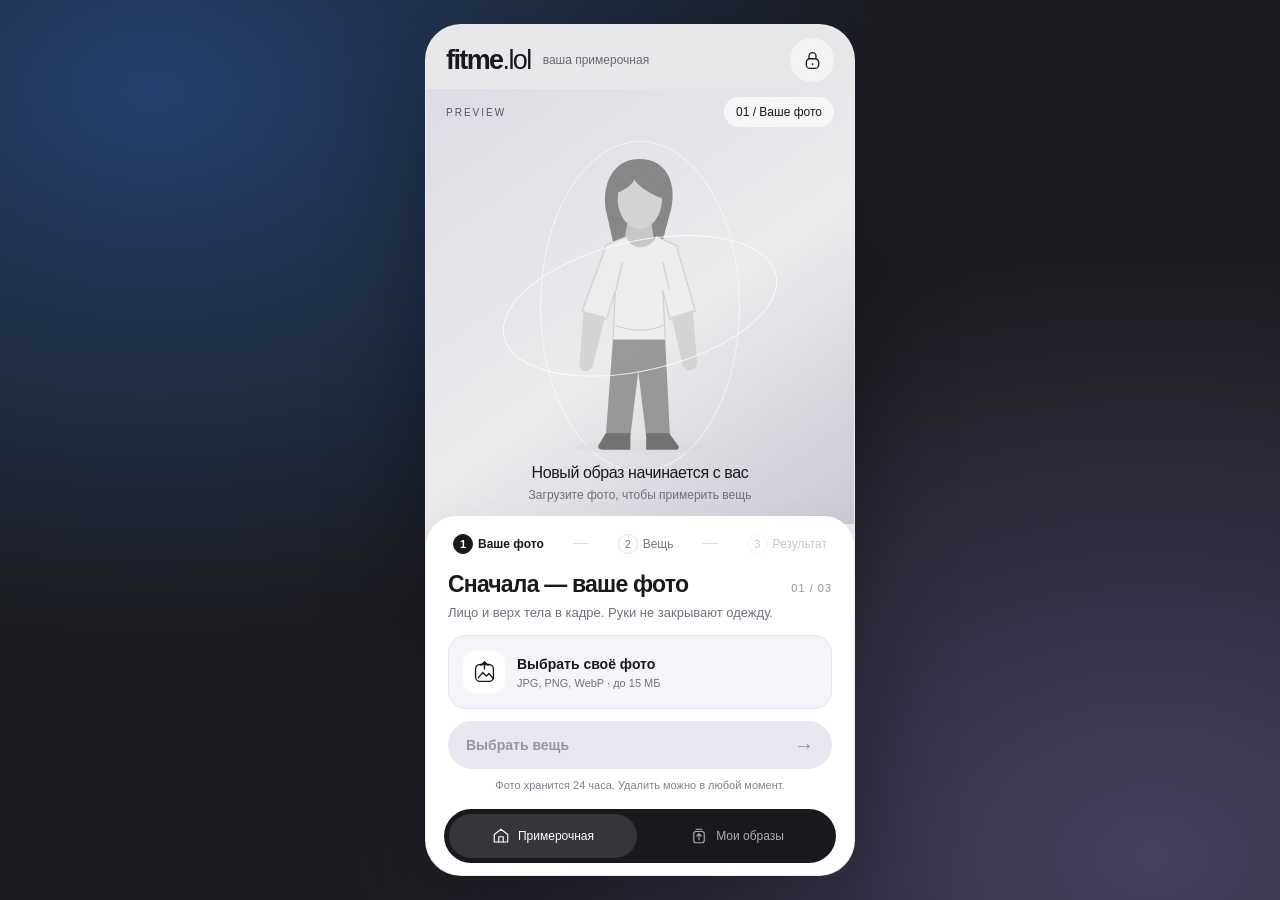
==== index.html @ 129b2091 "Publish mobile interface preview" ====
<!doctype html>
<html lang="ru">
<head>
  <meta charset="utf-8"><meta name="viewport" content="width=device-width, initial-scale=1, viewport-fit=cover">
  <meta name="theme-color" content="#19191d"><meta name="description" content="Ваша личная примерочная. Посмотрите, как выглядит вещь на вас.">
  <meta name="fitme-api" content="preview">
  <title>fitme.lol — ваша примерочная</title><link rel="icon" href="[data-uri]"><style>:root{--ink:#19191d;--muted:#71717d;--line:#e9e9ee;--accent:#7060ee;--paper:#fff;color-scheme:light;font-family:-apple-system,BlinkMacSystemFont,'Segoe UI',sans-serif;font-size:16px}*{box-sizing:border-box}body{margin:0;background:radial-gradient(ellipse at 12% 10%,#23406c 0,transparent 48%),radial-gradient(ellipse at 90% 95%,#474061 0,transparent 50%),#1c1c20;color:var(--ink);-webkit-font-smoothing:antialiased}button,input,a{font:inherit;-webkit-tap-highlight-color:transparent}button,a{touch-action:manipulation}button{cursor:pointer;color:inherit}button:disabled{cursor:default}button:focus-visible,a:focus-visible,summary:focus-visible,input:focus-visible{outline:3px solid #7765ed;outline-offset:3px}a{color:inherit;text-decoration:none}[hidden]{display:none!important}.app-shell{width:100%;max-width:430px;height:100svh;height:100dvh;margin:0 auto;background:#e8e7ea;display:flex;flex-direction:column;position:relative;overflow:hidden}.header{height:64px;flex-shrink:0;display:flex;align-items:center;padding:10px 20px 4px;gap:12px;padding-top:max(10px,env(safe-area-inset-top))}.brand{font-size:27px;letter-spacing:-1.6px;font-weight:800}.brand span{font-weight:400}.header-note{font-size:12px;color:#696873;flex:1}.icon-button{width:44px;height:44px;border:0;border-radius:50%;background:#ffffff80;display:grid;place-items:center;font-size:26px;flex-shrink:0}.icon-button svg{width:21px;height:21px;stroke:currentColor;stroke-width:1.5}main{min-height:0;flex:1;display:flex}.workspace{display:flex;flex-direction:column;flex:1;min-width:0;min-height:0}.mirror{flex:1;min-height:140px;display:flex;flex-direction:column;position:relative;background:linear-gradient(145deg,#dedce4,#ecebed 55%,#cac8d3);overflow:hidden}.mirror-top{position:absolute;left:20px;right:20px;top:8px;z-index:2;display:flex;align-items:center;justify-content:space-between;pointer-events:none}.section-label{font-size:10px;letter-spacing:2px;color:#55515f}.pill{font-size:12px;padding:8px 12px;border-radius:24px;background:#ffffffa6;backdrop-filter:blur(12px)}.mirror-stage{flex:1;min-height:0;position:relative;display:grid;place-items:center;overflow:hidden}.main-photo{width:100%;height:100%;position:absolute;inset:0;object-fit:contain}.empty-person{position:relative;width:100%;height:100%;min-height:0;display:flex;align-items:center;justify-content:center;padding:36px 0 58px}.figure{height:100%;max-height:365px;width:auto;filter:grayscale(1);opacity:.8;z-index:1}.orbit{position:absolute;left:50%;top:50%;width:200px;height:76%;transform:translate(-50%,-50%);border:1px solid #ffffff9c;border-radius:50%}.orbit-two{width:280px;height:30%;transform:translate(-50%,-50%) rotate(-13deg);border-color:#ffffffd0;z-index:2}.empty-caption{position:absolute;bottom:22px;text-align:center;display:flex;flex-direction:column;gap:6px;left:12px;right:12px}.empty-caption strong{font-size:16px;font-weight:500;letter-spacing:-.4px}.empty-caption span{font-size:12px;color:#716e7b}.controls{position:relative;flex-shrink:0;background:white;border-radius:30px 30px 0 0;padding:12px 22px 4px;margin-top:-8px;z-index:3;box-shadow:0 -8px 25px #24202e04}.steps{display:flex;align-items:center;justify-content:space-between;gap:6px;margin:0 0 11px;padding:0 5px}.steps button{border:0;background:none;min-height:32px;padding:3px 0;display:flex;align-items:center;gap:5px;color:#777680;font-size:12px;white-space:nowrap}.steps button span{display:grid;place-items:center;width:20px;height:20px;border:1px solid #dedde3;border-radius:50%;font-size:11px}.steps button.active{color:var(--ink);font-weight:600}.steps button.active span{background:var(--ink);color:white;border-color:var(--ink)}.steps button:disabled{opacity:.4}.steps i{width:16px;height:1px;background:#dedde5}.panel-heading{display:flex;align-items:center;justify-content:space-between;gap:12px}.panel h1,.panel h2{font-size:23px;font-weight:600;letter-spacing:-.8px;margin:0 0 6px;line-height:1.2}.step-count{font-size:11px;color:#94939e;letter-spacing:1px}.description{color:var(--muted);font-size:13px;line-height:1.45;margin:0 0 12px}.upload-zone{position:relative;display:grid;grid-template-columns:42px 1fr;grid-template-rows:auto auto;align-content:center;column-gap:12px;padding:12px 14px;border:1px solid #e6e4ee;border-radius:18px;background:#f5f4f8;min-height:74px;cursor:pointer;margin-bottom:12px}.upload-zone:hover,.upload-zone.dragover{background:#eeebff;border-color:#a899f7}.upload-zone input{position:absolute;inset:0;width:100%;height:100%;opacity:0;cursor:pointer}.upload-zone:focus-within{outline:3px solid #7765ed;outline-offset:2px}.upload-icon{grid-row:1/3;align-self:center;background:#fff;display:grid;place-items:center;width:42px;height:42px;border-radius:13px}.upload-icon svg{width:25px;height:25px;stroke:#45404f}.upload-zone strong{font-size:14px;font-weight:550;align-self:end}.upload-zone small{font-size:11px;color:var(--muted);margin-top:5px}.primary,.secondary{width:100%;min-height:48px;border:0;border-radius:30px;display:flex;align-items:center;justify-content:center;gap:8px;padding:12px 18px;font-size:14px;font-weight:550}.primary{background:linear-gradient(115deg,#9b6bf1,#377df4);color:white}.primary:hover:not(:disabled){filter:brightness(1.06)}.primary:disabled{background:#e9e7ef;color:#9993a5}.primary>span{font-size:20px;margin-left:auto}.secondary{background:#f2f1f5;color:var(--ink)}.micro{font-size:11px;line-height:1.35;text-align:center;color:#83818c;margin:9px 0 5px}.eyebrow{font-size:10px;letter-spacing:1.5px;color:#8b8696;margin-bottom:5px}.garment-preview{display:flex;align-items:center;gap:12px;background:#f5f4f8;border-radius:18px;padding:8px 10px;margin-bottom:4px;min-height:72px}.garment-preview img{width:56px;height:58px;object-fit:contain;background:#fff;border-radius:10px}.garment-preview>div{flex:1;display:flex;flex-direction:column;gap:3px}.garment-preview strong{font-size:14px}.garment-preview>div>span{font-size:11px;color:var(--muted)}.text-button,.back-link{border:0;background:none;font-size:12px;padding:4px 0;text-align:left;min-height:28px}.back-link{margin:0 0 5px;min-height:34px}.back-link>span{font-size:11px;color:#918b9e;margin-left:4px}.consent{display:flex;align-items:flex-start;gap:8px;font-size:11px;line-height:1.4;margin:0 0 10px;color:#74707f;cursor:pointer}.consent input{accent-color:#7661e8;width:18px;height:18px;margin:0;flex-shrink:0}.app-nav{flex-shrink:0;margin:7px 18px max(12px,env(safe-area-inset-bottom));padding:5px;background:#19191d;color:#aeadb7;border-radius:40px;display:flex;gap:6px;z-index:4;position:relative}.app-nav:before{content:'';position:absolute;background:#fff;inset:-7px -18px calc(-1 * max(12px,env(safe-area-inset-bottom)));z-index:-1}.app-nav:after{content:'';position:absolute;inset:0;background:#19191d;border-radius:40px;z-index:-1}.app-nav button{flex:1;border:0;border-radius:30px;background:none;color:inherit;min-height:44px;display:flex;align-items:center;justify-content:center;gap:8px;font-size:12px}.app-nav button.selected{background:#36353b;color:#fff}.app-nav svg{width:18px;height:18px;stroke:currentColor;stroke-width:1.5;stroke-linecap:round;stroke-linejoin:round}.history-count{background:#7762ea;color:#fff;padding:2px 5px;border-radius:9px;font-size:10px}.processing{position:absolute;inset:0;background:#24212bab;backdrop-filter:blur(14px);z-index:3;display:flex;align-items:center;justify-content:center;flex-direction:column;gap:13px;padding:24px;text-align:center;color:#fff}.processing strong{font-size:18px;font-weight:550}.processing p{font-size:13px;line-height:1.5;margin:0;color:#e6e1ee}.processing>span{font-size:12px;color:#e6e1ee}.spinner{width:36px;height:36px;border:2px solid #ffffff40;border-top-color:white;border-radius:50%;animation:spin 1.2s linear infinite}@keyframes spin{to{transform:rotate(360deg)}}.comparison{position:absolute;bottom:24px;left:50%;transform:translateX(-50%);background:#24212b8f;backdrop-filter:blur(12px);display:flex;border-radius:30px;padding:4px;z-index:2}.comparison button{min-height:36px;min-width:70px;border:0;background:none;border-radius:24px;color:white;font-size:12px}.comparison button.selected{background:white;color:var(--ink)}#result-actions{display:grid;grid-template-columns:1fr 1fr;gap:8px}#download{grid-column:1/-1;background:var(--ink)}#result-actions .micro{grid-column:1/-1}#shop-link{grid-column:1/-1;font-size:12px;min-height:32px;padding:5px;background:none}#result-actions .secondary{font-size:12px;padding:9px}#another{background:linear-gradient(115deg,#9b6bf1,#377df4);color:#fff}#result-description{margin-bottom:10px}.waiting-card{padding:10px 0 16px;display:flex;align-items:center;gap:12px}.waiting-card>span{font-size:28px;color:#8b6def}.waiting-card p{font-size:12px;line-height:1.5;margin:0;color:var(--muted)}.message{position:absolute;bottom:calc(100% + 10px);left:16px;right:16px;padding:12px 15px;border-radius:16px;background:#fff5ef;color:#773b20;border:1px solid #f1d3bf;font-size:13px;line-height:1.4;box-shadow:0 4px 20px #0001;z-index:8}dialog{border:0;border-radius:26px;padding:22px;width:calc(100% - 28px);max-width:410px;max-height:85dvh;overflow:auto;color:var(--ink);box-shadow:0 20px 100px #0003}dialog::backdrop{background:#17131e80;backdrop-filter:blur(6px)}.dialog-heading{display:flex;align-items:center;justify-content:space-between;gap:10px;margin-bottom:12px}.dialog-heading h2{font-size:21px;font-weight:600;letter-spacing:-.5px;margin:0}.dialog-heading .icon-button{background:#f0eef3}dialog p{font-size:14px;line-height:1.6;color:var(--muted)}dialog input[type=url]{width:100%;border:1px solid #d8d3e0;border-radius:14px;padding:14px;font-size:16px}#crop-canvas{max-width:100%;width:auto;height:auto;max-height:52dvh;display:block;margin:auto;touch-action:none;border-radius:12px}.crop-actions{display:flex;gap:12px;margin-top:18px}.feedback>strong{display:none}.feedback>div{display:grid;gap:8px}.feedback button{min-height:48px;background:#f4f2f7;border:1px solid transparent;border-radius:15px;font-size:14px}.feedback button.selected{background:#ede7fc;border-color:#a291e5}.feedback>span,#delete-note{display:block;margin-top:12px;font-size:13px;color:#686070;line-height:1.5}.danger-button{width:100%;min-height:48px;border-radius:16px;background:#fce9e9;color:#943f3f;border:0;font-size:13px}.recent-heading{display:flex;align-items:center;justify-content:space-between}.recent-heading h3{font-size:14px}.recent-heading span{font-size:12px;color:var(--muted)}.recent-list{display:grid;grid-template-columns:repeat(3,1fr);gap:9px}.recent-list button{padding:0;border:2px solid transparent;border-radius:15px;background:#efedf3;aspect-ratio:3/4;overflow:hidden}.recent-list button.selected{border-color:#8e76dd}.recent-list img{width:100%;height:100%;object-fit:cover}.recent-list span{font-size:12px}.sr-only{position:absolute;width:1px;height:1px;overflow:hidden;clip:rect(0,0,0,0)}
@media(min-width:600px) and (min-height:650px){body{padding:24px}.app-shell{height:calc(100dvh - 48px);max-height:900px;border-radius:36px;box-shadow:0 30px 100px #0005;border:1px solid #ffffff29}}
@media(max-height:740px){.header{height:54px}.controls{padding:10px 18px 3px}.steps{margin-bottom:5px}.panel h1,.panel h2{font-size:21px}.description{margin-bottom:8px;font-size:12px}.upload-zone{min-height:64px;padding:8px 12px;margin-bottom:8px}.empty-caption{bottom:18px}.empty-caption strong{font-size:14px}.empty-caption span{display:none}.empty-person{padding-bottom:44px}.app-nav{margin-top:5px}.app-nav button{min-height:40px}.micro{margin-top:6px}.garment-preview{min-height:60px}.garment-preview img{height:48px;width:48px}.consent{margin-bottom:8px}.primary,.secondary{min-height:44px}.steps button{min-height:28px}.mirror{min-height:110px}}
@media(max-height:570px){.app-shell{height:auto;min-height:100dvh;overflow:visible}.mirror{height:200px;flex:auto}.controls{flex:auto}.workspace{flex:auto}main{flex:auto}.app-nav{margin-bottom:12px}}
@media(prefers-reduced-motion:reduce){*{animation-duration:.01ms!important;transition:none!important}}
.invite-button{display:flex;justify-content:space-between;align-items:center;width:100%;min-height:38px;border:0;border-radius:14px;background:#eee9fb;color:#66509c;padding:9px 12px;margin:0 0 10px;font-size:12px}#invite-form label{font-size:13px}#invite-code{width:100%;padding:13px;border:1px solid #d8d3e0;border-radius:14px;margin:8px 0 16px;font-size:16px}#invite-note{font-size:13px;color:#8b4335}
main{overflow:auto;overscroll-behavior:contain}#crop-canvas{object-fit:contain}
</style>
</head>
<body>
<div class="app-shell">
  <header class="header"><a class="brand" href="./" aria-label="fitme.lol — на главную">fitme<span>.lol</span></a><span class="header-note">ваша примерочная</span><button class="icon-button" id="privacy-open" aria-label="О ваших фото"><svg viewBox="0 0 24 24" fill="none" aria-hidden="true"><rect x="5" y="10" width="14" height="11" rx="4"/><path d="M8 10V7a4 4 0 0 1 8 0v3m-4 5v2"/></svg></button></header>
  <main>
    <div class="workspace">
      <section class="mirror" aria-label="Ваша примерочная">
        <div class="mirror-top"><span class="section-label">PREVIEW</span><span id="mirror-badge" class="pill">01 / Ваше фото</span></div>
        <div class="mirror-stage" id="mirror-stage">
          <div class="empty-person" id="empty-person">
            <div class="orbit orbit-one"></div><div class="orbit orbit-two"></div>
            <svg class="figure" viewBox="0 0 300 430" fill="none" aria-hidden="true"><ellipse cx="150" cy="406" rx="83" ry="9" fill="#d6d6c9" opacity=".4"/><path d="M117 151 108 111c-7-31 5-67 40-68 35-1 48 29 42 61l-12 45" fill="#637563"/><path d="M135 120h29l5 32 19 12-38 35-40-34 19-12z" fill="#d3bea2"/><ellipse cx="150" cy="93" rx="28" ry="38" fill="#ddcdb5"/><path d="M120 86c0-29 18-41 36-32 12 5 25 22 26 40-14-5-29-12-39-25-4 8-13 13-23 17" fill="#637563"/><path d="m108 151 25-10c7 16 27 18 38 0l25 11 24 83-32 10-9-36 3 62h-66l3-62-11 36-31-10z" fill="#f2efe3" stroke="#c9cdbb" stroke-width="1.5"/><path d="m79 235 27 7-15 60c-2 14-20 10-17-3zm111 7 27-8 5 64c2 13-15 16-18 4z" fill="#ddcdb5"/><path d="M116 271h66l6 122h-30l-10-82-10 82h-31z" fill="#7d8972"/><path d="m107 389-9 15c-2 4 1 6 7 6h33v-21m20 0v21h36c5 0 7-3 3-7l-10-14" fill="#475d4b"/><path d="M119 253c20 7 43 8 62-1M128 173l-8 35m59-35 8 34" stroke="#c9cdbb" stroke-width="1.5"/></svg>
            <div class="empty-caption"><strong>Новый образ начинается с вас</strong><span>Загрузите фото, чтобы примерить вещь</span></div>
          </div>
          <img id="main-photo" class="main-photo" alt="Ваше фото в примерочной" hidden>
          <div id="processing" class="processing" hidden><div class="spinner"></div><strong>Собираем ваш новый образ</strong><p>Сохраняем вас. Примеряем вещь.<br>Можно оставить эту страницу открытой.</p><span id="elapsed">Обычно нужно немного подождать</span></div>
          <div class="comparison" id="comparison" hidden><button data-view="before">До</button><button data-view="after" class="selected">После</button></div>
        </div>
      </section>
      <aside class="controls">
        <nav class="steps" aria-label="Этапы примерки"><button id="step-person" class="active"><span>1</span> Ваше фото</button><i></i><button id="step-garment"><span>2</span> Вещь</button><i></i><button id="step-result" disabled><span>3</span> Результат</button></nav>
        <section id="person-panel" class="panel">
          <div id="invite-banner" hidden><button id="invite-open" class="invite-button">Ввести код приглашения <span>→</span></button></div><div class="panel-heading"><h1>Сначала — ваше фото</h1><span class="step-count">01 / 03</span></div><p class="description">Лицо и верх тела в кадре. Руки не закрывают одежду.</p>
          <label class="upload-zone" id="person-zone"><input id="person-input" type="file" accept="image/jpeg,image/png,image/webp,image/heic,image/heif"><span class="upload-icon"><svg viewBox="0 0 28 28" fill="none" aria-hidden="true"><rect x="4" y="5" width="20" height="19" rx="5" stroke="currentColor" stroke-width="1.5"/><path d="m7 20 5-6 4 4 3-3 5 6M14 2v8m-4-4 4-4 4 4" stroke="currentColor" stroke-width="1.5" stroke-linecap="round"/></svg></span><strong id="person-upload-label">Выбрать своё фото</strong><small>JPG, PNG, WebP · до 15 МБ</small></label>
          <button id="to-garment" class="primary" disabled>Выбрать вещь <span>→</span></button><p class="micro">Фото хранится 24 часа. Удалить можно в любой момент.</p>
        </section>
        <section id="garment-panel" class="panel" hidden>
          <div class="panel-heading"><h2>Что примерим?</h2><span class="step-count">02 / 03</span></div><p class="description">Добавьте фото или скриншот одной вещи.</p>
          <label class="upload-zone garment-zone" id="garment-zone"><input id="garment-input" type="file" accept="image/jpeg,image/png,image/webp,image/heic,image/heif"><span class="upload-icon"><svg viewBox="0 0 28 28" fill="none" aria-hidden="true"><path d="m10 5-7 4 4 7 3-2v10h12V14l3 2 4-7-7-4c-1 5-11 5-12 0z" transform="translate(-2 0)" stroke="currentColor" stroke-width="1.5" stroke-linejoin="round"/></svg></span><strong id="garment-upload-label">Добавить фото вещи</strong><small>Футболка или простой верх · вид спереди</small></label>
          <div class="garment-preview" id="garment-preview" hidden><img id="garment-thumb" alt="Выбранная вещь"><div><strong>Ваша находка</strong><span>Верх · одна вещь</span><button id="crop-open" class="text-button">Обрезать фото ↗</button></div><button id="garment-replace" class="icon-button" aria-label="Заменить фото вещи">↻</button></div>
          <button id="link-open" class="back-link">＋ Ссылка на вещь <span>необязательно</span></button>
          <label class="consent"><input id="consent" type="checkbox"><span>Согласен на обработку фото в Google Gemini. У меня есть разрешение на эти фото.</span></label>
          <button id="generate" class="primary" disabled>Примерить на себя <span>✳</span></button><p id="generation-note" class="micro"></p>

        </section>
        <section id="result-panel" class="panel" hidden>
          <div class="eyebrow" id="result-eyebrow">ВАШ НОВЫЙ ОБРАЗ</div><h2 id="result-title">Уже примеряем</h2><p id="result-description" class="description">Фото отправлены. Результат появится здесь автоматически.</p>
          <div id="result-actions" hidden><a class="primary" id="download" download="fitme-try-on.jpg">Сохранить фото <span>↓</span></a><a id="shop-link" class="secondary" target="_blank" rel="noopener noreferrer" hidden>Вернуться к вещи ↗</a><button id="feedback-open" class="secondary">Оценить примерку ♡</button><button id="another" class="secondary">Примерить другую вещь ↗</button><p class="micro">Визуализация образа, без гарантии размера и посадки.</p></div>
          <div id="error-actions" hidden><button id="retry-edit" class="primary">Вернуться к фотографиям <span>↗</span></button><p class="micro">Новый запуск — отдельная попытка. Автоматических повторов нет.</p></div>
          <div class="waiting-card" id="waiting-card"><span>✳</span><p>Можно обновить страницу.<br>Ваша примерка продолжится.</p></div>
        </section>
        <div id="message" class="message" role="alert" hidden></div>
      </aside>
    </div>
  </main>
  <nav class="app-nav" aria-label="Разделы"><button id="fitting-open" class="selected"><svg viewBox="0 0 24 24" fill="none" aria-hidden="true"><path d="m3 10 9-7 9 7v10H3z"/><path d="M9 20v-7h6v7"/></svg><span>Примерочная</span></button><button id="history-open"><svg viewBox="0 0 24 24" fill="none" aria-hidden="true"><rect x="5" y="6" width="14" height="15" rx="3"/><path d="M8 3h8m-7 9 3-3 3 3m-3-3v8"/></svg><span>Мои образы</span><span id="history-count" class="history-count" hidden></span></button></nav>
</div>
<dialog id="invite-dialog"><div class="dialog-heading"><h2>Вы в списке?</h2><button id="invite-close" class="icon-button" aria-label="Закрыть приглашение">×</button></div><p>fitme.lol пока тестируют друзья. Введите свой код приглашения.</p><form id="invite-form"><label for="invite-code">Код приглашения</label><input id="invite-code" type="text" autocomplete="off" autocapitalize="none" spellcheck="false" minlength="16" maxlength="128" required><button id="invite-submit" class="primary" type="submit">Войти в примерочную</button><p id="invite-note" role="status"></p></form></dialog>
<dialog id="history-dialog"><div class="dialog-heading"><h2>Мои образы</h2><button id="history-close" class="icon-button" aria-label="Закрыть историю">×</button></div><p id="history-empty">Здесь появятся ваши примерки. Они хранятся 24 часа.</p>    <section class="recent" id="recent-section" hidden><div class="recent-heading"><h3>Последние примерки</h3><span>24 часа</span></div><div id="recent-list" class="recent-list"></div></section>
</dialog>
<dialog id="link-dialog"><div class="dialog-heading"><h2>Ссылка на вещь</h2><button id="link-close" class="icon-button" aria-label="Закрыть ссылку">×</button></div>          <label for="product-url" class="sr-only">Ссылка на товар</label><input id="product-url" type="url" placeholder="https://…" maxlength="2048"><p>Сохраним, чтобы вы могли вернуться к покупке.</p>
<button id="link-save" class="primary">Готово</button></dialog>
<dialog id="feedback-dialog"><div class="dialog-heading"><h2>Как вам образ?</h2><button id="feedback-close" class="icon-button" aria-label="Закрыть оценку">×</button></div><div class="feedback"><strong>Как вам примерка?</strong><div><button data-rating="helpful">♡ Нравится</button><button data-rating="person">Не похож(а) на себя</button><button data-rating="garment">Вещь отличается</button><button data-rating="unhelpful">Не помогло</button></div><span id="feedback-note" aria-live="polite"></span></div></dialog>
  <dialog id="crop-dialog"><div class="dialog-heading"><div><div class="eyebrow">ОСТАВЬТЕ ГЛАВНОЕ</div><h2>Только ваша вещь</h2></div><button id="crop-close" class="icon-button" aria-label="Закрыть обрезку">×</button></div><p>Проведите по фото, чтобы выделить нужную область.</p><canvas id="crop-canvas" width="640" height="640"></canvas><div class="crop-actions"><button id="crop-reset" class="secondary">Сбросить</button><button id="crop-apply" class="primary">Готово <span>✓</span></button></div></dialog>
  <dialog id="privacy-dialog"><div class="dialog-heading"><h2>Ваши фото — ваши</h2><button id="privacy-close" class="icon-button" aria-label="Закрыть информацию о фото">×</button></div><p>При нажатии «Примерить» два фото отправляются в Google Gemini. До этого выбранные фото находятся только в вашем браузере.</p><p>На сервере фото и результаты доступны только вашей сессии и удаляются через 24 часа. У Google действуют собственные условия обработки данных.</p><p>Черновики фото на этом устройстве тоже хранятся не дольше 24 часов. Вы можете удалить их вместе со всеми своими примерками прямо сейчас.</p><p class="micro">Удаление не отменяет запрос, уже отправленный в Google. Мы не сохраним его результат. Счётчик попыток остаётся.</p><button id="delete-photos" class="danger-button">Удалить мои фото и примерки</button><span id="delete-note" aria-live="polite"></span></dialog>
<script>'use strict';
const $ = id => document.getElementById(id);
const apiBase = document.querySelector('meta[name="fitme-api"]')?.content || '';
const previewOnly = apiBase === 'preview';
const apiUrl = path => `${previewOnly ? '' : apiBase}${path}`;
const state = { person: null, garment: null, current: null, jobs: [], config: {}, step: 'person', busy: false, requestId: null, poll: null, crop: null };
let draftDb;
let draftExpires = 0;
const retention = 24 * 3600 * 1000;

function message(text = '') { $('message').textContent = text; $('message').hidden = !text; }
async function api(path, options = {}) {
  if (previewOnly) {
    if (path === '/api/session') return { generation_enabled: false, remaining: 0, jobs: [], invite_required: false, retention_hours: 24 };
    if (path === '/api/photos' && options.method === 'DELETE') return { deleted: true };
    throw new Error('Онлайн-примерка ещё подключается. Пока можно проверить загрузку и обрезку фото.');
  }
  let response, body;
  try {
    response = await fetch(apiUrl(path), { credentials: 'include', ...options, headers: { 'Content-Type': 'application/json', 'X-Fitme-Request': '1', ...(options.headers || {}) } });
    body = await response.json();
  } catch { throw new Error('Не удалось связаться с примерочной. Проверьте соединение; повторная отправка проверит тот же запрос.'); }
  if (!response.ok) throw new Error(body.error || 'Не удалось выполнить запрос.');
  return body;
}
function openDraftDb() {
  return new Promise((resolve, reject) => {
    const req = indexedDB.open('fitme-drafts', 1);
    req.onupgradeneeded = () => req.result.createObjectStore('drafts');
    req.onsuccess = () => resolve(req.result);
    req.onerror = () => reject(req.error);
  });
}
async function draft(action, value) {
  if (!draftDb) return;
  return new Promise((resolve, reject) => {
    const tx = draftDb.transaction('drafts', action === 'get' ? 'readonly' : 'readwrite');
    const store = tx.objectStore('drafts');
    const request = action === 'get' ? store.get('current') : action === 'delete' ? store.delete('current') : store.put(value, 'current');
    request.onsuccess = () => resolve(request.result);
    request.onerror = () => reject(request.error);
  });
}
async function saveDraft() {
  draftExpires = Date.now() + retention;
  try { await draft('put', { person: state.person, garment: state.garment, requestId: state.requestId, productUrl: $('product-url').value, created: draftExpires-retention }); }
  catch { /* Browser storage can be unavailable in private mode; keep this tab usable. */ }
}
function buttons() {
  $('to-garment').disabled = !state.person || state.busy;
  $('generate').disabled = !state.person || !state.garment || !$('consent').checked || state.busy || !state.config.generation_enabled || (state.config.invite_required && !state.config.invited) || state.config.remaining === 0;
  $('step-result').disabled = !state.current;
  $('invite-banner').hidden = !state.config.invite_required || state.config.invited;
  $('generation-note').textContent = state.config.invite_required && !state.config.invited ? 'Введите приглашение на первом шаге.' : !state.config.generation_enabled ? 'Примерки пока выключены. Можно загрузить и обрезать фото.' : state.config.remaining === 0 ? 'Тестовые попытки закончились.' : `Осталось попыток: ${state.config.remaining}. Одна кнопка — одна примерка.`;
}
function showStep(step) {
  if (state.busy && step !== 'result') return;
  state.step = step;
  for (const name of ['person', 'garment', 'result']) {
    $(`${name}-panel`).hidden = name !== step;
    $(`step-${name}`).classList.toggle('active', name === step);
    $(`step-${name}`).setAttribute('aria-current', name === step ? 'step' : 'false');
  }
  $('mirror-badge').textContent = { person: '01 / Ваше фото', garment: '02 / Ваша вещь', result: '03 / Ваш образ' }[step];
  $('comparison').hidden = step !== 'result' || state.current?.status !== 'success';
  if (step !== 'result') setPhoto(state.person);
  buttons(); message();
}
function setPhoto(src) {
  $('main-photo').hidden = !src;
  $('empty-person').hidden = !!src;
  $('mirror-stage').classList.toggle('has-photo', !!src);
  if (src) $('main-photo').src = src;
  else $('main-photo').removeAttribute('src');
}
function refreshUploads() {
  $('person-upload-label').textContent = state.person ? 'Заменить своё фото' : 'Выбрать своё фото';
  $('garment-zone').hidden = !!state.garment;
  $('garment-preview').hidden = !state.garment;
  if (state.garment) $('garment-thumb').src = state.garment;
  else $('garment-thumb').removeAttribute('src');
  if (state.step !== 'result') setPhoto(state.person);
  buttons();
}
async function loadImage(src) {
  const img = new Image();
  img.src = src;
  await img.decode();
  return img;
}
async function prepareFile(file) {
  if (!file) return null;
  if (file.size > 15 * 1024 * 1024) throw new Error('Это фото больше 15 МБ. Выберите файл поменьше.');
  if (!file.type.startsWith('image/') && !/\.(jpe?g|png|webp|heic|heif)$/i.test(file.name)) throw new Error('Выберите изображение JPG, PNG или WebP.');
  const url = URL.createObjectURL(file);
  try {
    let img;
    try { img = await loadImage(url); }
    catch { throw new Error(/hei[cf]/i.test(file.type + file.name) ? 'Этот браузер не открыл HEIC. Выберите JPG или сделайте скриншот фотографии.' : 'Не получилось открыть фото. Попробуйте JPG, PNG или WebP.'); }
    if (Math.min(img.naturalWidth, img.naturalHeight) < 128) throw new Error('Это изображение слишком маленькое. Нужно хотя бы 128 × 128 пикселей.');
    if (img.naturalWidth * img.naturalHeight > 25_000_000) throw new Error('Слишком большое разрешение. Выберите фото до 25 мегапикселей или его скриншот.');
    const ratio = Math.min(1, 1800 / Math.max(img.naturalWidth, img.naturalHeight));
    const canvas = document.createElement('canvas');
    canvas.width = Math.round(img.naturalWidth * ratio); canvas.height = Math.round(img.naturalHeight * ratio);
    const ctx = canvas.getContext('2d'); ctx.fillStyle = 'white'; ctx.fillRect(0, 0, canvas.width, canvas.height); ctx.drawImage(img, 0, 0, canvas.width, canvas.height);
    return canvas.toDataURL('image/jpeg', .91);
  } finally { URL.revokeObjectURL(url); }
}
async function selectFile(kind, file) {
  if (state.busy) return;
  message();
  try {
    const data = await prepareFile(file);
    if (!data) return;
    state[kind] = data; state.requestId = null;
    refreshUploads(); await saveDraft();
  } catch (error) { message(error.message); }
}
for (const kind of ['person', 'garment']) {
  $(`${kind}-input`).addEventListener('change', e => { selectFile(kind, e.target.files[0]); e.target.value = ''; });
  const zone = $(`${kind}-zone`);
  for (const event of ['dragenter', 'dragover']) zone.addEventListener(event, e => { e.preventDefault(); zone.classList.add('dragover'); });
  for (const event of ['dragleave', 'drop']) zone.addEventListener(event, e => { e.preventDefault(); zone.classList.remove('dragover'); });
  zone.addEventListener('drop', e => selectFile(kind, e.dataTransfer.files[0]));
}
$('to-garment').onclick = () => showStep('garment');
$('step-person').onclick = () => showStep('person');
$('step-garment').onclick = () => state.person ? showStep('garment') : message('Сначала добавьте своё фото.');
$('step-result').onclick = () => state.current && renderJob(state.current);
$('garment-replace').onclick = () => $('garment-input').click();
$('consent').onchange = buttons;
$('product-url').oninput = () => { state.requestId = null; saveDraft(); };

async function session() {
  const info = await api('/api/session');
  state.config = info; state.jobs = info.jobs; renderRecent(); buttons();
  return info;
}
function renderRecent() {
  $('recent-section').hidden = state.jobs.length === 0;
  $('history-empty').hidden = state.jobs.length > 0;
  $('history-count').hidden = state.jobs.length === 0;
  $('history-count').textContent = state.jobs.length;
  $('recent-list').replaceChildren();
  for (const job of state.jobs) {
    const button = document.createElement('button');
    button.setAttribute('aria-label', job.status === 'success' ? 'Открыть прошлую примерку' : 'Открыть состояние примерки');
    button.classList.toggle('selected', job.id === state.current?.id);
    if (job.status === 'success') { const image = new Image(); image.src = apiUrl(`/api/jobs/${job.id}/result`); image.alt = 'Предыдущая примерка'; button.append(image); }
    else { const label = document.createElement('span'); label.textContent = job.status === 'error' ? 'Не получилась' : 'Создаётся…'; button.append(label); }
    button.onclick = () => { if (state.busy && job.id !== state.current?.id) return; renderJob(job); $('history-dialog').close(); if (['queued', 'running'].includes(job.status)) pollJob(job.id); };
    $('recent-list').append(button);
  }
}
function renderJob(job) {
  state.current = job; state.busy = ['queued', 'running'].includes(job.status);
  showStep('result');
  $('processing').hidden = !state.busy;
  $('waiting-card').hidden = !state.busy;
  $('result-actions').hidden = job.status !== 'success';
  $('error-actions').hidden = job.status !== 'error';
  $('result-title').textContent = state.busy ? 'Уже примеряем' : job.status === 'success' ? 'Ну как, ваше?' : 'Не получилось';
  $('result-eyebrow').textContent = job.status === 'success' ? 'НОВАЯ ВЕЩЬ. ВАШ ХАРАКТЕР.' : 'ВАША ПРИМЕРОЧНАЯ';
  $('result-description').textContent = state.busy ? 'Фото отправлены. Результат появится здесь автоматически.' : job.status === 'success' ? 'Сравните «До» и «После». Сохраните, если нравится.' : job.error;
  setPhoto(apiUrl(`/api/jobs/${job.id}/${job.status === 'success' ? 'result' : 'person'}`));
  $('main-photo').alt = job.status === 'success' ? 'Созданная виртуальная примерка' : 'Ваше исходное фото';
  if (job.status === 'success') {
    $('download').href = apiUrl(`/api/jobs/${job.id}/result?download=1`);
    $('shop-link').hidden = !job.product_url;
    if (job.product_url) $('shop-link').href = job.product_url;
    else $('shop-link').removeAttribute('href');
    document.querySelectorAll('[data-view]').forEach(b => b.classList.toggle('selected', b.dataset.view === 'after'));
    document.querySelectorAll('[data-rating]').forEach(b => b.classList.toggle('selected', b.dataset.rating === job.feedback));
    $('feedback-note').textContent = job.feedback ? 'Спасибо! Это поможет сделать примерку лучше.' : '';
  }
  buttons(); renderRecent();
}
async function pollJob(id) {
  clearTimeout(state.poll);
  try {
    const job = await api(`/api/jobs/${id}`);
    if (state.current?.id !== id) return;
    renderJob(job);
    if (state.busy) {
      const seconds = Math.max(0, Math.floor(Date.now()/1000 - job.created));
      $('elapsed').textContent = job.status === 'queued' ? 'Ваша примерка в очереди' : `Прошло ${seconds} сек. ${seconds > 60 ? 'Ещё работаем над изображением.' : ''}`;
      state.poll = setTimeout(() => pollJob(id), 1600);
    } else await session();
  } catch {
    if (state.current?.id !== id) return;
    message('Связь прервалась. Проверяем состояние — новую примерку не запускаем.');
    state.poll = setTimeout(() => pollJob(id), 4000);
  }
}
$('generate').onclick = async () => {
  if (state.busy || $('generate').disabled) return;
  const link = $('product-url').value.trim();
  if (link) {
    try { const u = new URL(link); if (!['http:', 'https:'].includes(u.protocol) || u.username || u.password) throw new Error(); }
    catch { message('Проверьте ссылку на магазин или оставьте поле пустым.'); return; }
  }
  state.busy = true; buttons(); message();
  $('generate').textContent = 'Отправляем фотографии…';
  state.requestId ||= crypto.randomUUID ? crypto.randomUUID() : Array.from(crypto.getRandomValues(new Uint8Array(16)), n => n.toString(16).padStart(2, '0')).join('');
  await saveDraft();
  try {
    const job = await api('/api/jobs', { method: 'POST', body: JSON.stringify({ person: state.person, garment: state.garment, product_url: link, consent: $('consent').checked, request_id: state.requestId }) });
    state.current = job;
    await session(); renderJob(job); pollJob(job.id);
  } catch (error) {
    state.busy = false; buttons();
    message(error.message || 'Связь прервалась. Повторное нажатие проверит тот же запрос.');
  } finally { $('generate').replaceChildren(document.createTextNode('Примерить на себя ')); const star = document.createElement('span'); star.textContent = '✳'; $('generate').append(star); }
};
document.querySelectorAll('[data-view]').forEach(button => button.onclick = () => {
  if (!state.current) return;
  setPhoto(apiUrl(`/api/jobs/${state.current.id}/${button.dataset.view === 'before' ? 'person' : 'result'}`));
  $('main-photo').alt = button.dataset.view === 'before' ? 'Ваше исходное фото' : 'Созданная виртуальная примерка';
  document.querySelectorAll('[data-view]').forEach(b => b.classList.toggle('selected', b === button));
});
document.querySelectorAll('[data-rating]').forEach(button => button.onclick = async () => {
  try {
    await api(`/api/jobs/${state.current.id}/feedback`, { method: 'POST', body: JSON.stringify({ rating: button.dataset.rating }) });
    state.current.feedback = button.dataset.rating;
    document.querySelectorAll('[data-rating]').forEach(b => b.classList.toggle('selected', b === button));
    $('feedback-note').textContent = 'Спасибо! Это поможет сделать примерку лучше.';
  } catch (error) { message(error.message); }
});
async function backToPhotos(clearGarment) {
  clearTimeout(state.poll);
  if (!state.person && state.current) {
    try { const res = await fetch(apiUrl(`/api/jobs/${state.current.id}/person`), { credentials: 'include' }); if (!res.ok) throw new Error(); const blob = await res.blob(); state.person = await prepareFile(blob); }
    catch { message('Исходное фото уже недоступно. Добавьте его заново.'); }
  }
  if (clearGarment) { state.garment = null; $('product-url').value = ''; }
  state.requestId = null; state.busy = false;
  $('processing').hidden = true; $('consent').checked = false;
  refreshUploads(); showStep(state.person ? 'garment' : 'person'); await saveDraft(); await session();
}
$('another').onclick = () => backToPhotos(true);
$('retry-edit').onclick = () => backToPhotos(false);

// Cropping is local; no file leaves the device until the user starts generation.
$('crop-open').onclick = async () => {
  try {
    const img = await loadImage(state.garment);
    const scale = Math.min(1, 700 / Math.max(img.naturalWidth, img.naturalHeight));
    const canvas = $('crop-canvas'); canvas.width = Math.round(img.naturalWidth * scale); canvas.height = Math.round(img.naturalHeight * scale);
    state.crop = { img, rect: [0, 0, canvas.width, canvas.height], start: null }; drawCrop(); $('crop-dialog').showModal();
  } catch { message('Не удалось открыть фото для обрезки.'); }
};
function drawCrop() {
  const canvas = $('crop-canvas'), ctx = canvas.getContext('2d'), c = state.crop;
  if (!c) return;
  ctx.drawImage(c.img, 0, 0, canvas.width, canvas.height);
  ctx.fillStyle = '#20332988'; ctx.fillRect(0, 0, canvas.width, canvas.height);
  const [x, y, w, h] = c.rect;
  ctx.save(); ctx.beginPath(); ctx.rect(x, y, w, h); ctx.clip(); ctx.drawImage(c.img, 0, 0, canvas.width, canvas.height); ctx.restore();
  ctx.strokeStyle = '#e0f2b3'; ctx.lineWidth = 3; ctx.strokeRect(x+1, y+1, Math.max(0,w-2), Math.max(0,h-2));
}
function cropPoint(event) {
  const c = $('crop-canvas'), r = c.getBoundingClientRect();
  // The canvas CSS keeps the same aspect ratio, so coordinates map directly.
  return [Math.max(0, Math.min(c.width, (event.clientX-r.left)*c.width/r.width)), Math.max(0, Math.min(c.height, (event.clientY-r.top)*c.height/r.height))];
}
$('crop-canvas').onpointerdown = e => { state.crop.start = cropPoint(e); $('crop-canvas').setPointerCapture(e.pointerId); };
$('crop-canvas').onpointermove = e => {
  if (!state.crop?.start) return;
  const [a,b] = state.crop.start, [x,y] = cropPoint(e);
  state.crop.rect = [Math.min(a,x), Math.min(b,y), Math.abs(a-x), Math.abs(b-y)]; drawCrop();
};
$('crop-canvas').onpointerup = $('crop-canvas').onpointercancel = () => { if (state.crop) state.crop.start = null; };
$('crop-reset').onclick = () => { state.crop.rect = [0,0,$('crop-canvas').width,$('crop-canvas').height]; drawCrop(); };
$('crop-close').onclick = () => $('crop-dialog').close();
$('crop-apply').onclick = async () => {
  const c = state.crop, scale = c.img.naturalWidth / $('crop-canvas').width;
  const [x,y,w,h] = c.rect.map(n => Math.round(n*scale));
  if (w < 128 || h < 128) { $('crop-reset').click(); return; }
  const output = document.createElement('canvas'); output.width = w; output.height = h;
  output.getContext('2d').drawImage(c.img,x,y,w,h,0,0,w,h);
  state.garment = output.toDataURL('image/jpeg',.92); state.requestId = null;
  refreshUploads(); await saveDraft(); $('crop-dialog').close();
};
for (const name of ['history', 'link', 'feedback', 'invite']) {
  $(`${name}-open`).onclick = () => $(`${name}-dialog`).showModal();
  $(`${name}-close`).onclick = () => $(`${name}-dialog`).close();
}
$('invite-form').onsubmit = async event => {
  event.preventDefault();
  $('invite-submit').disabled = true;
  $('invite-note').textContent = '';
  try {
    await api('/api/invite', { method: 'POST', body: JSON.stringify({code: $('invite-code').value.trim()}) });
    $('invite-code').value = '';
    await session();
    $('invite-dialog').close();
  } catch (error) { $('invite-note').textContent = error.message; }
  finally { $('invite-submit').disabled = false; }
};
$('link-save').onclick = () => {
  if (!$('product-url').reportValidity()) return;
  $('link-open').textContent = $('product-url').value.trim() ? '↗ Ссылка на вещь добавлена' : '＋ Ссылка на вещь · необязательно';
  $('link-dialog').close();
};
$('fitting-open').onclick = () => { if (!state.busy) showStep(state.person ? 'garment' : 'person'); };
$('privacy-open').onclick = () => $('privacy-dialog').showModal();
$('privacy-close').onclick = () => $('privacy-dialog').close();
$('delete-photos').onclick = async () => {
  $('delete-photos').disabled = true;
  try {
    await api('/api/photos', { method: 'DELETE' });
    clearTimeout(state.poll); await draft('delete');
    state.person = state.garment = state.current = state.requestId = null; state.busy = false; state.jobs = [];
    $('product-url').value = ''; $('consent').checked = false; $('processing').hidden = true;
    $('delete-note').textContent = 'Ваши фото и примерки удалены.';
    refreshUploads(); showStep('person'); await session();
  } catch (error) { $('delete-note').textContent = error.message; }
  finally { $('delete-photos').disabled = false; }
};
async function init() {
  try {
    try { draftDb = await openDraftDb(); const saved = await draft('get');
      if (saved && Date.now()-saved.created < retention) { state.person = saved.person; state.garment = saved.garment; state.requestId = saved.requestId; draftExpires = saved.created + retention; $('product-url').value = saved.productUrl || ''; }
      else await draft('delete');
    } catch { /* No persistent browser storage; photos still work in this tab. */ }
    refreshUploads();
    const info = await session();
    const pending = info.jobs.find(j => ['queued','running'].includes(j.status));
    const latest = info.jobs.find(j => j.request_id === state.requestId);
    if (pending) { renderJob(pending); pollJob(pending.id); }
    else if (latest) renderJob(latest);
  } catch { message('Не удалось подключиться к примерочной. Обновите страницу.'); }
}
init();
setInterval(async () => {
  if (!draftExpires || Date.now() < draftExpires || state.busy) return;
  draftExpires = 0;
  try { await draft('delete'); } catch { /* Retry clearing on the next visit. */ }
  state.person = state.garment = state.requestId = null;
  refreshUploads();
  if (state.step !== 'result') { showStep('person'); message('Срок хранения черновиков истёк. Добавьте фото заново.'); }
}, 60000);
</script></body>
</html>
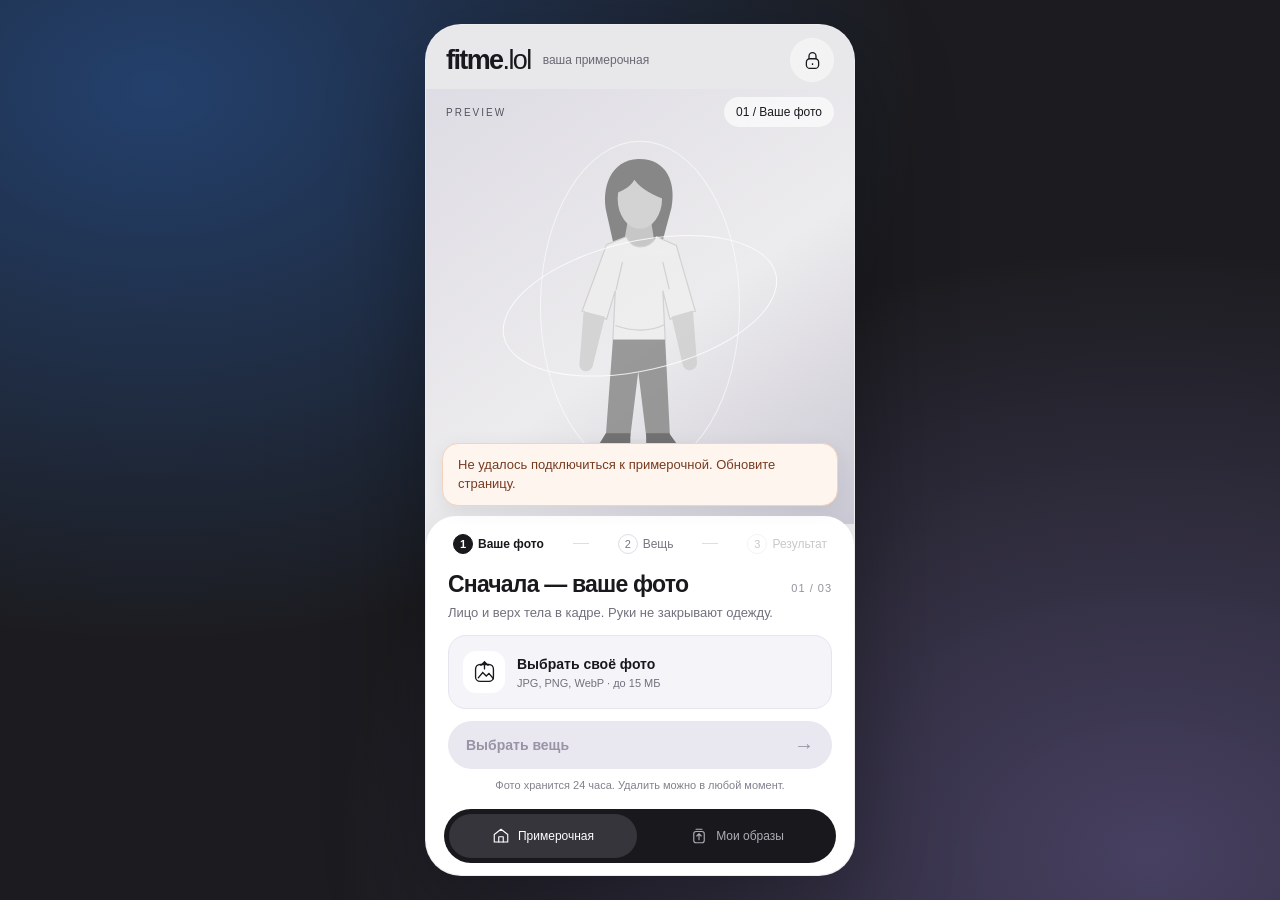
==== commit a612cdd5: "Deploy full mobile app with persistent PostgreSQL quotas Add the Python application and public inter" ====
--- a/index.html
+++ b/index.html
@@ -3,15 +3,8 @@
 <head>
   <meta charset="utf-8"><meta name="viewport" content="width=device-width, initial-scale=1, viewport-fit=cover">
   <meta name="theme-color" content="#19191d"><meta name="description" content="Ваша личная примерочная. Посмотрите, как выглядит вещь на вас.">
-  <meta name="fitme-api" content="preview">
-  <title>fitme.lol — ваша примерочная</title><link rel="icon" href="[data-uri]"><style>:root{--ink:#19191d;--muted:#71717d;--line:#e9e9ee;--accent:#7060ee;--paper:#fff;color-scheme:light;font-family:-apple-system,BlinkMacSystemFont,'Segoe UI',sans-serif;font-size:16px}*{box-sizing:border-box}body{margin:0;background:radial-gradient(ellipse at 12% 10%,#23406c 0,transparent 48%),radial-gradient(ellipse at 90% 95%,#474061 0,transparent 50%),#1c1c20;color:var(--ink);-webkit-font-smoothing:antialiased}button,input,a{font:inherit;-webkit-tap-highlight-color:transparent}button,a{touch-action:manipulation}button{cursor:pointer;color:inherit}button:disabled{cursor:default}button:focus-visible,a:focus-visible,summary:focus-visible,input:focus-visible{outline:3px solid #7765ed;outline-offset:3px}a{color:inherit;text-decoration:none}[hidden]{display:none!important}.app-shell{width:100%;max-width:430px;height:100svh;height:100dvh;margin:0 auto;background:#e8e7ea;display:flex;flex-direction:column;position:relative;overflow:hidden}.header{height:64px;flex-shrink:0;display:flex;align-items:center;padding:10px 20px 4px;gap:12px;padding-top:max(10px,env(safe-area-inset-top))}.brand{font-size:27px;letter-spacing:-1.6px;font-weight:800}.brand span{font-weight:400}.header-note{font-size:12px;color:#696873;flex:1}.icon-button{width:44px;height:44px;border:0;border-radius:50%;background:#ffffff80;display:grid;place-items:center;font-size:26px;flex-shrink:0}.icon-button svg{width:21px;height:21px;stroke:currentColor;stroke-width:1.5}main{min-height:0;flex:1;display:flex}.workspace{display:flex;flex-direction:column;flex:1;min-width:0;min-height:0}.mirror{flex:1;min-height:140px;display:flex;flex-direction:column;position:relative;background:linear-gradient(145deg,#dedce4,#ecebed 55%,#cac8d3);overflow:hidden}.mirror-top{position:absolute;left:20px;right:20px;top:8px;z-index:2;display:flex;align-items:center;justify-content:space-between;pointer-events:none}.section-label{font-size:10px;letter-spacing:2px;color:#55515f}.pill{font-size:12px;padding:8px 12px;border-radius:24px;background:#ffffffa6;backdrop-filter:blur(12px)}.mirror-stage{flex:1;min-height:0;position:relative;display:grid;place-items:center;overflow:hidden}.main-photo{width:100%;height:100%;position:absolute;inset:0;object-fit:contain}.empty-person{position:relative;width:100%;height:100%;min-height:0;display:flex;align-items:center;justify-content:center;padding:36px 0 58px}.figure{height:100%;max-height:365px;width:auto;filter:grayscale(1);opacity:.8;z-index:1}.orbit{position:absolute;left:50%;top:50%;width:200px;height:76%;transform:translate(-50%,-50%);border:1px solid #ffffff9c;border-radius:50%}.orbit-two{width:280px;height:30%;transform:translate(-50%,-50%) rotate(-13deg);border-color:#ffffffd0;z-index:2}.empty-caption{position:absolute;bottom:22px;text-align:center;display:flex;flex-direction:column;gap:6px;left:12px;right:12px}.empty-caption strong{font-size:16px;font-weight:500;letter-spacing:-.4px}.empty-caption span{font-size:12px;color:#716e7b}.controls{position:relative;flex-shrink:0;background:white;border-radius:30px 30px 0 0;padding:12px 22px 4px;margin-top:-8px;z-index:3;box-shadow:0 -8px 25px #24202e04}.steps{display:flex;align-items:center;justify-content:space-between;gap:6px;margin:0 0 11px;padding:0 5px}.steps button{border:0;background:none;min-height:32px;padding:3px 0;display:flex;align-items:center;gap:5px;color:#777680;font-size:12px;white-space:nowrap}.steps button span{display:grid;place-items:center;width:20px;height:20px;border:1px solid #dedde3;border-radius:50%;font-size:11px}.steps button.active{color:var(--ink);font-weight:600}.steps button.active span{background:var(--ink);color:white;border-color:var(--ink)}.steps button:disabled{opacity:.4}.steps i{width:16px;height:1px;background:#dedde5}.panel-heading{display:flex;align-items:center;justify-content:space-between;gap:12px}.panel h1,.panel h2{font-size:23px;font-weight:600;letter-spacing:-.8px;margin:0 0 6px;line-height:1.2}.step-count{font-size:11px;color:#94939e;letter-spacing:1px}.description{color:var(--muted);font-size:13px;line-height:1.45;margin:0 0 12px}.upload-zone{position:relative;display:grid;grid-template-columns:42px 1fr;grid-template-rows:auto auto;align-content:center;column-gap:12px;padding:12px 14px;border:1px solid #e6e4ee;border-radius:18px;background:#f5f4f8;min-height:74px;cursor:pointer;margin-bottom:12px}.upload-zone:hover,.upload-zone.dragover{background:#eeebff;border-color:#a899f7}.upload-zone input{position:absolute;inset:0;width:100%;height:100%;opacity:0;cursor:pointer}.upload-zone:focus-within{outline:3px solid #7765ed;outline-offset:2px}.upload-icon{grid-row:1/3;align-self:center;background:#fff;display:grid;place-items:center;width:42px;height:42px;border-radius:13px}.upload-icon svg{width:25px;height:25px;stroke:#45404f}.upload-zone strong{font-size:14px;font-weight:550;align-self:end}.upload-zone small{font-size:11px;color:var(--muted);margin-top:5px}.primary,.secondary{width:100%;min-height:48px;border:0;border-radius:30px;display:flex;align-items:center;justify-content:center;gap:8px;padding:12px 18px;font-size:14px;font-weight:550}.primary{background:linear-gradient(115deg,#9b6bf1,#377df4);color:white}.primary:hover:not(:disabled){filter:brightness(1.06)}.primary:disabled{background:#e9e7ef;color:#9993a5}.primary>span{font-size:20px;margin-left:auto}.secondary{background:#f2f1f5;color:var(--ink)}.micro{font-size:11px;line-height:1.35;text-align:center;color:#83818c;margin:9px 0 5px}.eyebrow{font-size:10px;letter-spacing:1.5px;color:#8b8696;margin-bottom:5px}.garment-preview{display:flex;align-items:center;gap:12px;background:#f5f4f8;border-radius:18px;padding:8px 10px;margin-bottom:4px;min-height:72px}.garment-preview img{width:56px;height:58px;object-fit:contain;background:#fff;border-radius:10px}.garment-preview>div{flex:1;display:flex;flex-direction:column;gap:3px}.garment-preview strong{font-size:14px}.garment-preview>div>span{font-size:11px;color:var(--muted)}.text-button,.back-link{border:0;background:none;font-size:12px;padding:4px 0;text-align:left;min-height:28px}.back-link{margin:0 0 5px;min-height:34px}.back-link>span{font-size:11px;color:#918b9e;margin-left:4px}.consent{display:flex;align-items:flex-start;gap:8px;font-size:11px;line-height:1.4;margin:0 0 10px;color:#74707f;cursor:pointer}.consent input{accent-color:#7661e8;width:18px;height:18px;margin:0;flex-shrink:0}.app-nav{flex-shrink:0;margin:7px 18px max(12px,env(safe-area-inset-bottom));padding:5px;background:#19191d;color:#aeadb7;border-radius:40px;display:flex;gap:6px;z-index:4;position:relative}.app-nav:before{content:'';position:absolute;background:#fff;inset:-7px -18px calc(-1 * max(12px,env(safe-area-inset-bottom)));z-index:-1}.app-nav:after{content:'';position:absolute;inset:0;background:#19191d;border-radius:40px;z-index:-1}.app-nav button{flex:1;border:0;border-radius:30px;background:none;color:inherit;min-height:44px;display:flex;align-items:center;justify-content:center;gap:8px;font-size:12px}.app-nav button.selected{background:#36353b;color:#fff}.app-nav svg{width:18px;height:18px;stroke:currentColor;stroke-width:1.5;stroke-linecap:round;stroke-linejoin:round}.history-count{background:#7762ea;color:#fff;padding:2px 5px;border-radius:9px;font-size:10px}.processing{position:absolute;inset:0;background:#24212bab;backdrop-filter:blur(14px);z-index:3;display:flex;align-items:center;justify-content:center;flex-direction:column;gap:13px;padding:24px;text-align:center;color:#fff}.processing strong{font-size:18px;font-weight:550}.processing p{font-size:13px;line-height:1.5;margin:0;color:#e6e1ee}.processing>span{font-size:12px;color:#e6e1ee}.spinner{width:36px;height:36px;border:2px solid #ffffff40;border-top-color:white;border-radius:50%;animation:spin 1.2s linear infinite}@keyframes spin{to{transform:rotate(360deg)}}.comparison{position:absolute;bottom:24px;left:50%;transform:translateX(-50%);background:#24212b8f;backdrop-filter:blur(12px);display:flex;border-radius:30px;padding:4px;z-index:2}.comparison button{min-height:36px;min-width:70px;border:0;background:none;border-radius:24px;color:white;font-size:12px}.comparison button.selected{background:white;color:var(--ink)}#result-actions{display:grid;grid-template-columns:1fr 1fr;gap:8px}#download{grid-column:1/-1;background:var(--ink)}#result-actions .micro{grid-column:1/-1}#shop-link{grid-column:1/-1;font-size:12px;min-height:32px;padding:5px;background:none}#result-actions .secondary{font-size:12px;padding:9px}#another{background:linear-gradient(115deg,#9b6bf1,#377df4);color:#fff}#result-description{margin-bottom:10px}.waiting-card{padding:10px 0 16px;display:flex;align-items:center;gap:12px}.waiting-card>span{font-size:28px;color:#8b6def}.waiting-card p{font-size:12px;line-height:1.5;margin:0;color:var(--muted)}.message{position:absolute;bottom:calc(100% + 10px);left:16px;right:16px;padding:12px 15px;border-radius:16px;background:#fff5ef;color:#773b20;border:1px solid #f1d3bf;font-size:13px;line-height:1.4;box-shadow:0 4px 20px #0001;z-index:8}dialog{border:0;border-radius:26px;padding:22px;width:calc(100% - 28px);max-width:410px;max-height:85dvh;overflow:auto;color:var(--ink);box-shadow:0 20px 100px #0003}dialog::backdrop{background:#17131e80;backdrop-filter:blur(6px)}.dialog-heading{display:flex;align-items:center;justify-content:space-between;gap:10px;margin-bottom:12px}.dialog-heading h2{font-size:21px;font-weight:600;letter-spacing:-.5px;margin:0}.dialog-heading .icon-button{background:#f0eef3}dialog p{font-size:14px;line-height:1.6;color:var(--muted)}dialog input[type=url]{width:100%;border:1px solid #d8d3e0;border-radius:14px;padding:14px;font-size:16px}#crop-canvas{max-width:100%;width:auto;height:auto;max-height:52dvh;display:block;margin:auto;touch-action:none;border-radius:12px}.crop-actions{display:flex;gap:12px;margin-top:18px}.feedback>strong{display:none}.feedback>div{display:grid;gap:8px}.feedback button{min-height:48px;background:#f4f2f7;border:1px solid transparent;border-radius:15px;font-size:14px}.feedback button.selected{background:#ede7fc;border-color:#a291e5}.feedback>span,#delete-note{display:block;margin-top:12px;font-size:13px;color:#686070;line-height:1.5}.danger-button{width:100%;min-height:48px;border-radius:16px;background:#fce9e9;color:#943f3f;border:0;font-size:13px}.recent-heading{display:flex;align-items:center;justify-content:space-between}.recent-heading h3{font-size:14px}.recent-heading span{font-size:12px;color:var(--muted)}.recent-list{display:grid;grid-template-columns:repeat(3,1fr);gap:9px}.recent-list button{padding:0;border:2px solid transparent;border-radius:15px;background:#efedf3;aspect-ratio:3/4;overflow:hidden}.recent-list button.selected{border-color:#8e76dd}.recent-list img{width:100%;height:100%;object-fit:cover}.recent-list span{font-size:12px}.sr-only{position:absolute;width:1px;height:1px;overflow:hidden;clip:rect(0,0,0,0)}
-@media(min-width:600px) and (min-height:650px){body{padding:24px}.app-shell{height:calc(100dvh - 48px);max-height:900px;border-radius:36px;box-shadow:0 30px 100px #0005;border:1px solid #ffffff29}}
-@media(max-height:740px){.header{height:54px}.controls{padding:10px 18px 3px}.steps{margin-bottom:5px}.panel h1,.panel h2{font-size:21px}.description{margin-bottom:8px;font-size:12px}.upload-zone{min-height:64px;padding:8px 12px;margin-bottom:8px}.empty-caption{bottom:18px}.empty-caption strong{font-size:14px}.empty-caption span{display:none}.empty-person{padding-bottom:44px}.app-nav{margin-top:5px}.app-nav button{min-height:40px}.micro{margin-top:6px}.garment-preview{min-height:60px}.garment-preview img{height:48px;width:48px}.consent{margin-bottom:8px}.primary,.secondary{min-height:44px}.steps button{min-height:28px}.mirror{min-height:110px}}
-@media(max-height:570px){.app-shell{height:auto;min-height:100dvh;overflow:visible}.mirror{height:200px;flex:auto}.controls{flex:auto}.workspace{flex:auto}main{flex:auto}.app-nav{margin-bottom:12px}}
-@media(prefers-reduced-motion:reduce){*{animation-duration:.01ms!important;transition:none!important}}
-.invite-button{display:flex;justify-content:space-between;align-items:center;width:100%;min-height:38px;border:0;border-radius:14px;background:#eee9fb;color:#66509c;padding:9px 12px;margin:0 0 10px;font-size:12px}#invite-form label{font-size:13px}#invite-code{width:100%;padding:13px;border:1px solid #d8d3e0;border-radius:14px;margin:8px 0 16px;font-size:16px}#invite-note{font-size:13px;color:#8b4335}
-main{overflow:auto;overscroll-behavior:contain}#crop-canvas{object-fit:contain}
-</style>
+  <meta name="fitme-api" content="">
+  <title>fitme.lol — ваша примерочная</title><link rel="icon" href="./favicon.svg"><link rel="stylesheet" href="./style.css"><script src="./app.js" defer></script>
 </head>
 <body>
 <div class="app-shell">
@@ -67,347 +60,5 @@
 <dialog id="feedback-dialog"><div class="dialog-heading"><h2>Как вам образ?</h2><button id="feedback-close" class="icon-button" aria-label="Закрыть оценку">×</button></div><div class="feedback"><strong>Как вам примерка?</strong><div><button data-rating="helpful">♡ Нравится</button><button data-rating="person">Не похож(а) на себя</button><button data-rating="garment">Вещь отличается</button><button data-rating="unhelpful">Не помогло</button></div><span id="feedback-note" aria-live="polite"></span></div></dialog>
   <dialog id="crop-dialog"><div class="dialog-heading"><div><div class="eyebrow">ОСТАВЬТЕ ГЛАВНОЕ</div><h2>Только ваша вещь</h2></div><button id="crop-close" class="icon-button" aria-label="Закрыть обрезку">×</button></div><p>Проведите по фото, чтобы выделить нужную область.</p><canvas id="crop-canvas" width="640" height="640"></canvas><div class="crop-actions"><button id="crop-reset" class="secondary">Сбросить</button><button id="crop-apply" class="primary">Готово <span>✓</span></button></div></dialog>
   <dialog id="privacy-dialog"><div class="dialog-heading"><h2>Ваши фото — ваши</h2><button id="privacy-close" class="icon-button" aria-label="Закрыть информацию о фото">×</button></div><p>При нажатии «Примерить» два фото отправляются в Google Gemini. До этого выбранные фото находятся только в вашем браузере.</p><p>На сервере фото и результаты доступны только вашей сессии и удаляются через 24 часа. У Google действуют собственные условия обработки данных.</p><p>Черновики фото на этом устройстве тоже хранятся не дольше 24 часов. Вы можете удалить их вместе со всеми своими примерками прямо сейчас.</p><p class="micro">Удаление не отменяет запрос, уже отправленный в Google. Мы не сохраним его результат. Счётчик попыток остаётся.</p><button id="delete-photos" class="danger-button">Удалить мои фото и примерки</button><span id="delete-note" aria-live="polite"></span></dialog>
-<script>'use strict';
-const $ = id => document.getElementById(id);
-const apiBase = document.querySelector('meta[name="fitme-api"]')?.content || '';
-const previewOnly = apiBase === 'preview';
-const apiUrl = path => `${previewOnly ? '' : apiBase}${path}`;
-const state = { person: null, garment: null, current: null, jobs: [], config: {}, step: 'person', busy: false, requestId: null, poll: null, crop: null };
-let draftDb;
-let draftExpires = 0;
-const retention = 24 * 3600 * 1000;
-
-function message(text = '') { $('message').textContent = text; $('message').hidden = !text; }
-async function api(path, options = {}) {
-  if (previewOnly) {
-    if (path === '/api/session') return { generation_enabled: false, remaining: 0, jobs: [], invite_required: false, retention_hours: 24 };
-    if (path === '/api/photos' && options.method === 'DELETE') return { deleted: true };
-    throw new Error('Онлайн-примерка ещё подключается. Пока можно проверить загрузку и обрезку фото.');
-  }
-  let response, body;
-  try {
-    response = await fetch(apiUrl(path), { credentials: 'include', ...options, headers: { 'Content-Type': 'application/json', 'X-Fitme-Request': '1', ...(options.headers || {}) } });
-    body = await response.json();
-  } catch { throw new Error('Не удалось связаться с примерочной. Проверьте соединение; повторная отправка проверит тот же запрос.'); }
-  if (!response.ok) throw new Error(body.error || 'Не удалось выполнить запрос.');
-  return body;
-}
-function openDraftDb() {
-  return new Promise((resolve, reject) => {
-    const req = indexedDB.open('fitme-drafts', 1);
-    req.onupgradeneeded = () => req.result.createObjectStore('drafts');
-    req.onsuccess = () => resolve(req.result);
-    req.onerror = () => reject(req.error);
-  });
-}
-async function draft(action, value) {
-  if (!draftDb) return;
-  return new Promise((resolve, reject) => {
-    const tx = draftDb.transaction('drafts', action === 'get' ? 'readonly' : 'readwrite');
-    const store = tx.objectStore('drafts');
-    const request = action === 'get' ? store.get('current') : action === 'delete' ? store.delete('current') : store.put(value, 'current');
-    request.onsuccess = () => resolve(request.result);
-    request.onerror = () => reject(request.error);
-  });
-}
-async function saveDraft() {
-  draftExpires = Date.now() + retention;
-  try { await draft('put', { person: state.person, garment: state.garment, requestId: state.requestId, productUrl: $('product-url').value, created: draftExpires-retention }); }
-  catch { /* Browser storage can be unavailable in private mode; keep this tab usable. */ }
-}
-function buttons() {
-  $('to-garment').disabled = !state.person || state.busy;
-  $('generate').disabled = !state.person || !state.garment || !$('consent').checked || state.busy || !state.config.generation_enabled || (state.config.invite_required && !state.config.invited) || state.config.remaining === 0;
-  $('step-result').disabled = !state.current;
-  $('invite-banner').hidden = !state.config.invite_required || state.config.invited;
-  $('generation-note').textContent = state.config.invite_required && !state.config.invited ? 'Введите приглашение на первом шаге.' : !state.config.generation_enabled ? 'Примерки пока выключены. Можно загрузить и обрезать фото.' : state.config.remaining === 0 ? 'Тестовые попытки закончились.' : `Осталось попыток: ${state.config.remaining}. Одна кнопка — одна примерка.`;
-}
-function showStep(step) {
-  if (state.busy && step !== 'result') return;
-  state.step = step;
-  for (const name of ['person', 'garment', 'result']) {
-    $(`${name}-panel`).hidden = name !== step;
-    $(`step-${name}`).classList.toggle('active', name === step);
-    $(`step-${name}`).setAttribute('aria-current', name === step ? 'step' : 'false');
-  }
-  $('mirror-badge').textContent = { person: '01 / Ваше фото', garment: '02 / Ваша вещь', result: '03 / Ваш образ' }[step];
-  $('comparison').hidden = step !== 'result' || state.current?.status !== 'success';
-  if (step !== 'result') setPhoto(state.person);
-  buttons(); message();
-}
-function setPhoto(src) {
-  $('main-photo').hidden = !src;
-  $('empty-person').hidden = !!src;
-  $('mirror-stage').classList.toggle('has-photo', !!src);
-  if (src) $('main-photo').src = src;
-  else $('main-photo').removeAttribute('src');
-}
-function refreshUploads() {
-  $('person-upload-label').textContent = state.person ? 'Заменить своё фото' : 'Выбрать своё фото';
-  $('garment-zone').hidden = !!state.garment;
-  $('garment-preview').hidden = !state.garment;
-  if (state.garment) $('garment-thumb').src = state.garment;
-  else $('garment-thumb').removeAttribute('src');
-  if (state.step !== 'result') setPhoto(state.person);
-  buttons();
-}
-async function loadImage(src) {
-  const img = new Image();
-  img.src = src;
-  await img.decode();
-  return img;
-}
-async function prepareFile(file) {
-  if (!file) return null;
-  if (file.size > 15 * 1024 * 1024) throw new Error('Это фото больше 15 МБ. Выберите файл поменьше.');
-  if (!file.type.startsWith('image/') && !/\.(jpe?g|png|webp|heic|heif)$/i.test(file.name)) throw new Error('Выберите изображение JPG, PNG или WebP.');
-  const url = URL.createObjectURL(file);
-  try {
-    let img;
-    try { img = await loadImage(url); }
-    catch { throw new Error(/hei[cf]/i.test(file.type + file.name) ? 'Этот браузер не открыл HEIC. Выберите JPG или сделайте скриншот фотографии.' : 'Не получилось открыть фото. Попробуйте JPG, PNG или WebP.'); }
-    if (Math.min(img.naturalWidth, img.naturalHeight) < 128) throw new Error('Это изображение слишком маленькое. Нужно хотя бы 128 × 128 пикселей.');
-    if (img.naturalWidth * img.naturalHeight > 25_000_000) throw new Error('Слишком большое разрешение. Выберите фото до 25 мегапикселей или его скриншот.');
-    const ratio = Math.min(1, 1800 / Math.max(img.naturalWidth, img.naturalHeight));
-    const canvas = document.createElement('canvas');
-    canvas.width = Math.round(img.naturalWidth * ratio); canvas.height = Math.round(img.naturalHeight * ratio);
-    const ctx = canvas.getContext('2d'); ctx.fillStyle = 'white'; ctx.fillRect(0, 0, canvas.width, canvas.height); ctx.drawImage(img, 0, 0, canvas.width, canvas.height);
-    return canvas.toDataURL('image/jpeg', .91);
-  } finally { URL.revokeObjectURL(url); }
-}
-async function selectFile(kind, file) {
-  if (state.busy) return;
-  message();
-  try {
-    const data = await prepareFile(file);
-    if (!data) return;
-    state[kind] = data; state.requestId = null;
-    refreshUploads(); await saveDraft();
-  } catch (error) { message(error.message); }
-}
-for (const kind of ['person', 'garment']) {
-  $(`${kind}-input`).addEventListener('change', e => { selectFile(kind, e.target.files[0]); e.target.value = ''; });
-  const zone = $(`${kind}-zone`);
-  for (const event of ['dragenter', 'dragover']) zone.addEventListener(event, e => { e.preventDefault(); zone.classList.add('dragover'); });
-  for (const event of ['dragleave', 'drop']) zone.addEventListener(event, e => { e.preventDefault(); zone.classList.remove('dragover'); });
-  zone.addEventListener('drop', e => selectFile(kind, e.dataTransfer.files[0]));
-}
-$('to-garment').onclick = () => showStep('garment');
-$('step-person').onclick = () => showStep('person');
-$('step-garment').onclick = () => state.person ? showStep('garment') : message('Сначала добавьте своё фото.');
-$('step-result').onclick = () => state.current && renderJob(state.current);
-$('garment-replace').onclick = () => $('garment-input').click();
-$('consent').onchange = buttons;
-$('product-url').oninput = () => { state.requestId = null; saveDraft(); };
-
-async function session() {
-  const info = await api('/api/session');
-  state.config = info; state.jobs = info.jobs; renderRecent(); buttons();
-  return info;
-}
-function renderRecent() {
-  $('recent-section').hidden = state.jobs.length === 0;
-  $('history-empty').hidden = state.jobs.length > 0;
-  $('history-count').hidden = state.jobs.length === 0;
-  $('history-count').textContent = state.jobs.length;
-  $('recent-list').replaceChildren();
-  for (const job of state.jobs) {
-    const button = document.createElement('button');
-    button.setAttribute('aria-label', job.status === 'success' ? 'Открыть прошлую примерку' : 'Открыть состояние примерки');
-    button.classList.toggle('selected', job.id === state.current?.id);
-    if (job.status === 'success') { const image = new Image(); image.src = apiUrl(`/api/jobs/${job.id}/result`); image.alt = 'Предыдущая примерка'; button.append(image); }
-    else { const label = document.createElement('span'); label.textContent = job.status === 'error' ? 'Не получилась' : 'Создаётся…'; button.append(label); }
-    button.onclick = () => { if (state.busy && job.id !== state.current?.id) return; renderJob(job); $('history-dialog').close(); if (['queued', 'running'].includes(job.status)) pollJob(job.id); };
-    $('recent-list').append(button);
-  }
-}
-function renderJob(job) {
-  state.current = job; state.busy = ['queued', 'running'].includes(job.status);
-  showStep('result');
-  $('processing').hidden = !state.busy;
-  $('waiting-card').hidden = !state.busy;
-  $('result-actions').hidden = job.status !== 'success';
-  $('error-actions').hidden = job.status !== 'error';
-  $('result-title').textContent = state.busy ? 'Уже примеряем' : job.status === 'success' ? 'Ну как, ваше?' : 'Не получилось';
-  $('result-eyebrow').textContent = job.status === 'success' ? 'НОВАЯ ВЕЩЬ. ВАШ ХАРАКТЕР.' : 'ВАША ПРИМЕРОЧНАЯ';
-  $('result-description').textContent = state.busy ? 'Фото отправлены. Результат появится здесь автоматически.' : job.status === 'success' ? 'Сравните «До» и «После». Сохраните, если нравится.' : job.error;
-  setPhoto(apiUrl(`/api/jobs/${job.id}/${job.status === 'success' ? 'result' : 'person'}`));
-  $('main-photo').alt = job.status === 'success' ? 'Созданная виртуальная примерка' : 'Ваше исходное фото';
-  if (job.status === 'success') {
-    $('download').href = apiUrl(`/api/jobs/${job.id}/result?download=1`);
-    $('shop-link').hidden = !job.product_url;
-    if (job.product_url) $('shop-link').href = job.product_url;
-    else $('shop-link').removeAttribute('href');
-    document.querySelectorAll('[data-view]').forEach(b => b.classList.toggle('selected', b.dataset.view === 'after'));
-    document.querySelectorAll('[data-rating]').forEach(b => b.classList.toggle('selected', b.dataset.rating === job.feedback));
-    $('feedback-note').textContent = job.feedback ? 'Спасибо! Это поможет сделать примерку лучше.' : '';
-  }
-  buttons(); renderRecent();
-}
-async function pollJob(id) {
-  clearTimeout(state.poll);
-  try {
-    const job = await api(`/api/jobs/${id}`);
-    if (state.current?.id !== id) return;
-    renderJob(job);
-    if (state.busy) {
-      const seconds = Math.max(0, Math.floor(Date.now()/1000 - job.created));
-      $('elapsed').textContent = job.status === 'queued' ? 'Ваша примерка в очереди' : `Прошло ${seconds} сек. ${seconds > 60 ? 'Ещё работаем над изображением.' : ''}`;
-      state.poll = setTimeout(() => pollJob(id), 1600);
-    } else await session();
-  } catch {
-    if (state.current?.id !== id) return;
-    message('Связь прервалась. Проверяем состояние — новую примерку не запускаем.');
-    state.poll = setTimeout(() => pollJob(id), 4000);
-  }
-}
-$('generate').onclick = async () => {
-  if (state.busy || $('generate').disabled) return;
-  const link = $('product-url').value.trim();
-  if (link) {
-    try { const u = new URL(link); if (!['http:', 'https:'].includes(u.protocol) || u.username || u.password) throw new Error(); }
-    catch { message('Проверьте ссылку на магазин или оставьте поле пустым.'); return; }
-  }
-  state.busy = true; buttons(); message();
-  $('generate').textContent = 'Отправляем фотографии…';
-  state.requestId ||= crypto.randomUUID ? crypto.randomUUID() : Array.from(crypto.getRandomValues(new Uint8Array(16)), n => n.toString(16).padStart(2, '0')).join('');
-  await saveDraft();
-  try {
-    const job = await api('/api/jobs', { method: 'POST', body: JSON.stringify({ person: state.person, garment: state.garment, product_url: link, consent: $('consent').checked, request_id: state.requestId }) });
-    state.current = job;
-    await session(); renderJob(job); pollJob(job.id);
-  } catch (error) {
-    state.busy = false; buttons();
-    message(error.message || 'Связь прервалась. Повторное нажатие проверит тот же запрос.');
-  } finally { $('generate').replaceChildren(document.createTextNode('Примерить на себя ')); const star = document.createElement('span'); star.textContent = '✳'; $('generate').append(star); }
-};
-document.querySelectorAll('[data-view]').forEach(button => button.onclick = () => {
-  if (!state.current) return;
-  setPhoto(apiUrl(`/api/jobs/${state.current.id}/${button.dataset.view === 'before' ? 'person' : 'result'}`));
-  $('main-photo').alt = button.dataset.view === 'before' ? 'Ваше исходное фото' : 'Созданная виртуальная примерка';
-  document.querySelectorAll('[data-view]').forEach(b => b.classList.toggle('selected', b === button));
-});
-document.querySelectorAll('[data-rating]').forEach(button => button.onclick = async () => {
-  try {
-    await api(`/api/jobs/${state.current.id}/feedback`, { method: 'POST', body: JSON.stringify({ rating: button.dataset.rating }) });
-    state.current.feedback = button.dataset.rating;
-    document.querySelectorAll('[data-rating]').forEach(b => b.classList.toggle('selected', b === button));
-    $('feedback-note').textContent = 'Спасибо! Это поможет сделать примерку лучше.';
-  } catch (error) { message(error.message); }
-});
-async function backToPhotos(clearGarment) {
-  clearTimeout(state.poll);
-  if (!state.person && state.current) {
-    try { const res = await fetch(apiUrl(`/api/jobs/${state.current.id}/person`), { credentials: 'include' }); if (!res.ok) throw new Error(); const blob = await res.blob(); state.person = await prepareFile(blob); }
-    catch { message('Исходное фото уже недоступно. Добавьте его заново.'); }
-  }
-  if (clearGarment) { state.garment = null; $('product-url').value = ''; }
-  state.requestId = null; state.busy = false;
-  $('processing').hidden = true; $('consent').checked = false;
-  refreshUploads(); showStep(state.person ? 'garment' : 'person'); await saveDraft(); await session();
-}
-$('another').onclick = () => backToPhotos(true);
-$('retry-edit').onclick = () => backToPhotos(false);
-
-// Cropping is local; no file leaves the device until the user starts generation.
-$('crop-open').onclick = async () => {
-  try {
-    const img = await loadImage(state.garment);
-    const scale = Math.min(1, 700 / Math.max(img.naturalWidth, img.naturalHeight));
-    const canvas = $('crop-canvas'); canvas.width = Math.round(img.naturalWidth * scale); canvas.height = Math.round(img.naturalHeight * scale);
-    state.crop = { img, rect: [0, 0, canvas.width, canvas.height], start: null }; drawCrop(); $('crop-dialog').showModal();
-  } catch { message('Не удалось открыть фото для обрезки.'); }
-};
-function drawCrop() {
-  const canvas = $('crop-canvas'), ctx = canvas.getContext('2d'), c = state.crop;
-  if (!c) return;
-  ctx.drawImage(c.img, 0, 0, canvas.width, canvas.height);
-  ctx.fillStyle = '#20332988'; ctx.fillRect(0, 0, canvas.width, canvas.height);
-  const [x, y, w, h] = c.rect;
-  ctx.save(); ctx.beginPath(); ctx.rect(x, y, w, h); ctx.clip(); ctx.drawImage(c.img, 0, 0, canvas.width, canvas.height); ctx.restore();
-  ctx.strokeStyle = '#e0f2b3'; ctx.lineWidth = 3; ctx.strokeRect(x+1, y+1, Math.max(0,w-2), Math.max(0,h-2));
-}
-function cropPoint(event) {
-  const c = $('crop-canvas'), r = c.getBoundingClientRect();
-  // The canvas CSS keeps the same aspect ratio, so coordinates map directly.
-  return [Math.max(0, Math.min(c.width, (event.clientX-r.left)*c.width/r.width)), Math.max(0, Math.min(c.height, (event.clientY-r.top)*c.height/r.height))];
-}
-$('crop-canvas').onpointerdown = e => { state.crop.start = cropPoint(e); $('crop-canvas').setPointerCapture(e.pointerId); };
-$('crop-canvas').onpointermove = e => {
-  if (!state.crop?.start) return;
-  const [a,b] = state.crop.start, [x,y] = cropPoint(e);
-  state.crop.rect = [Math.min(a,x), Math.min(b,y), Math.abs(a-x), Math.abs(b-y)]; drawCrop();
-};
-$('crop-canvas').onpointerup = $('crop-canvas').onpointercancel = () => { if (state.crop) state.crop.start = null; };
-$('crop-reset').onclick = () => { state.crop.rect = [0,0,$('crop-canvas').width,$('crop-canvas').height]; drawCrop(); };
-$('crop-close').onclick = () => $('crop-dialog').close();
-$('crop-apply').onclick = async () => {
-  const c = state.crop, scale = c.img.naturalWidth / $('crop-canvas').width;
-  const [x,y,w,h] = c.rect.map(n => Math.round(n*scale));
-  if (w < 128 || h < 128) { $('crop-reset').click(); return; }
-  const output = document.createElement('canvas'); output.width = w; output.height = h;
-  output.getContext('2d').drawImage(c.img,x,y,w,h,0,0,w,h);
-  state.garment = output.toDataURL('image/jpeg',.92); state.requestId = null;
-  refreshUploads(); await saveDraft(); $('crop-dialog').close();
-};
-for (const name of ['history', 'link', 'feedback', 'invite']) {
-  $(`${name}-open`).onclick = () => $(`${name}-dialog`).showModal();
-  $(`${name}-close`).onclick = () => $(`${name}-dialog`).close();
-}
-$('invite-form').onsubmit = async event => {
-  event.preventDefault();
-  $('invite-submit').disabled = true;
-  $('invite-note').textContent = '';
-  try {
-    await api('/api/invite', { method: 'POST', body: JSON.stringify({code: $('invite-code').value.trim()}) });
-    $('invite-code').value = '';
-    await session();
-    $('invite-dialog').close();
-  } catch (error) { $('invite-note').textContent = error.message; }
-  finally { $('invite-submit').disabled = false; }
-};
-$('link-save').onclick = () => {
-  if (!$('product-url').reportValidity()) return;
-  $('link-open').textContent = $('product-url').value.trim() ? '↗ Ссылка на вещь добавлена' : '＋ Ссылка на вещь · необязательно';
-  $('link-dialog').close();
-};
-$('fitting-open').onclick = () => { if (!state.busy) showStep(state.person ? 'garment' : 'person'); };
-$('privacy-open').onclick = () => $('privacy-dialog').showModal();
-$('privacy-close').onclick = () => $('privacy-dialog').close();
-$('delete-photos').onclick = async () => {
-  $('delete-photos').disabled = true;
-  try {
-    await api('/api/photos', { method: 'DELETE' });
-    clearTimeout(state.poll); await draft('delete');
-    state.person = state.garment = state.current = state.requestId = null; state.busy = false; state.jobs = [];
-    $('product-url').value = ''; $('consent').checked = false; $('processing').hidden = true;
-    $('delete-note').textContent = 'Ваши фото и примерки удалены.';
-    refreshUploads(); showStep('person'); await session();
-  } catch (error) { $('delete-note').textContent = error.message; }
-  finally { $('delete-photos').disabled = false; }
-};
-async function init() {
-  try {
-    try { draftDb = await openDraftDb(); const saved = await draft('get');
-      if (saved && Date.now()-saved.created < retention) { state.person = saved.person; state.garment = saved.garment; state.requestId = saved.requestId; draftExpires = saved.created + retention; $('product-url').value = saved.productUrl || ''; }
-      else await draft('delete');
-    } catch { /* No persistent browser storage; photos still work in this tab. */ }
-    refreshUploads();
-    const info = await session();
-    const pending = info.jobs.find(j => ['queued','running'].includes(j.status));
-    const latest = info.jobs.find(j => j.request_id === state.requestId);
-    if (pending) { renderJob(pending); pollJob(pending.id); }
-    else if (latest) renderJob(latest);
-  } catch { message('Не удалось подключиться к примерочной. Обновите страницу.'); }
-}
-init();
-setInterval(async () => {
-  if (!draftExpires || Date.now() < draftExpires || state.busy) return;
-  draftExpires = 0;
-  try { await draft('delete'); } catch { /* Retry clearing on the next visit. */ }
-  state.person = state.garment = state.requestId = null;
-  refreshUploads();
-  if (state.step !== 'result') { showStep('person'); message('Срок хранения черновиков истёк. Добавьте фото заново.'); }
-}, 60000);
-</script></body>
+</body>
 </html>
--- a/style.css
+++ b/style.css
@@ -0,0 +1,7 @@
+:root{--ink:#19191d;--muted:#71717d;--line:#e9e9ee;--accent:#7060ee;--paper:#fff;color-scheme:light;font-family:-apple-system,BlinkMacSystemFont,'Segoe UI',sans-serif;font-size:16px}*{box-sizing:border-box}body{margin:0;background:radial-gradient(ellipse at 12% 10%,#23406c 0,transparent 48%),radial-gradient(ellipse at 90% 95%,#474061 0,transparent 50%),#1c1c20;color:var(--ink);-webkit-font-smoothing:antialiased}button,input,a{font:inherit;-webkit-tap-highlight-color:transparent}button,a{touch-action:manipulation}button{cursor:pointer;color:inherit}button:disabled{cursor:default}button:focus-visible,a:focus-visible,summary:focus-visible,input:focus-visible{outline:3px solid #7765ed;outline-offset:3px}a{color:inherit;text-decoration:none}[hidden]{display:none!important}.app-shell{width:100%;max-width:430px;height:100svh;height:100dvh;margin:0 auto;background:#e8e7ea;display:flex;flex-direction:column;position:relative;overflow:hidden}.header{height:64px;flex-shrink:0;display:flex;align-items:center;padding:10px 20px 4px;gap:12px;padding-top:max(10px,env(safe-area-inset-top))}.brand{font-size:27px;letter-spacing:-1.6px;font-weight:800}.brand span{font-weight:400}.header-note{font-size:12px;color:#696873;flex:1}.icon-button{width:44px;height:44px;border:0;border-radius:50%;background:#ffffff80;display:grid;place-items:center;font-size:26px;flex-shrink:0}.icon-button svg{width:21px;height:21px;stroke:currentColor;stroke-width:1.5}main{min-height:0;flex:1;display:flex}.workspace{display:flex;flex-direction:column;flex:1;min-width:0;min-height:0}.mirror{flex:1;min-height:140px;display:flex;flex-direction:column;position:relative;background:linear-gradient(145deg,#dedce4,#ecebed 55%,#cac8d3);overflow:hidden}.mirror-top{position:absolute;left:20px;right:20px;top:8px;z-index:2;display:flex;align-items:center;justify-content:space-between;pointer-events:none}.section-label{font-size:10px;letter-spacing:2px;color:#55515f}.pill{font-size:12px;padding:8px 12px;border-radius:24px;background:#ffffffa6;backdrop-filter:blur(12px)}.mirror-stage{flex:1;min-height:0;position:relative;display:grid;place-items:center;overflow:hidden}.main-photo{width:100%;height:100%;position:absolute;inset:0;object-fit:contain}.empty-person{position:relative;width:100%;height:100%;min-height:0;display:flex;align-items:center;justify-content:center;padding:36px 0 58px}.figure{height:100%;max-height:365px;width:auto;filter:grayscale(1);opacity:.8;z-index:1}.orbit{position:absolute;left:50%;top:50%;width:200px;height:76%;transform:translate(-50%,-50%);border:1px solid #ffffff9c;border-radius:50%}.orbit-two{width:280px;height:30%;transform:translate(-50%,-50%) rotate(-13deg);border-color:#ffffffd0;z-index:2}.empty-caption{position:absolute;bottom:22px;text-align:center;display:flex;flex-direction:column;gap:6px;left:12px;right:12px}.empty-caption strong{font-size:16px;font-weight:500;letter-spacing:-.4px}.empty-caption span{font-size:12px;color:#716e7b}.controls{position:relative;flex-shrink:0;background:white;border-radius:30px 30px 0 0;padding:12px 22px 4px;margin-top:-8px;z-index:3;box-shadow:0 -8px 25px #24202e04}.steps{display:flex;align-items:center;justify-content:space-between;gap:6px;margin:0 0 11px;padding:0 5px}.steps button{border:0;background:none;min-height:32px;padding:3px 0;display:flex;align-items:center;gap:5px;color:#777680;font-size:12px;white-space:nowrap}.steps button span{display:grid;place-items:center;width:20px;height:20px;border:1px solid #dedde3;border-radius:50%;font-size:11px}.steps button.active{color:var(--ink);font-weight:600}.steps button.active span{background:var(--ink);color:white;border-color:var(--ink)}.steps button:disabled{opacity:.4}.steps i{width:16px;height:1px;background:#dedde5}.panel-heading{display:flex;align-items:center;justify-content:space-between;gap:12px}.panel h1,.panel h2{font-size:23px;font-weight:600;letter-spacing:-.8px;margin:0 0 6px;line-height:1.2}.step-count{font-size:11px;color:#94939e;letter-spacing:1px}.description{color:var(--muted);font-size:13px;line-height:1.45;margin:0 0 12px}.upload-zone{position:relative;display:grid;grid-template-columns:42px 1fr;grid-template-rows:auto auto;align-content:center;column-gap:12px;padding:12px 14px;border:1px solid #e6e4ee;border-radius:18px;background:#f5f4f8;min-height:74px;cursor:pointer;margin-bottom:12px}.upload-zone:hover,.upload-zone.dragover{background:#eeebff;border-color:#a899f7}.upload-zone input{position:absolute;inset:0;width:100%;height:100%;opacity:0;cursor:pointer}.upload-zone:focus-within{outline:3px solid #7765ed;outline-offset:2px}.upload-icon{grid-row:1/3;align-self:center;background:#fff;display:grid;place-items:center;width:42px;height:42px;border-radius:13px}.upload-icon svg{width:25px;height:25px;stroke:#45404f}.upload-zone strong{font-size:14px;font-weight:550;align-self:end}.upload-zone small{font-size:11px;color:var(--muted);margin-top:5px}.primary,.secondary{width:100%;min-height:48px;border:0;border-radius:30px;display:flex;align-items:center;justify-content:center;gap:8px;padding:12px 18px;font-size:14px;font-weight:550}.primary{background:linear-gradient(115deg,#9b6bf1,#377df4);color:white}.primary:hover:not(:disabled){filter:brightness(1.06)}.primary:disabled{background:#e9e7ef;color:#9993a5}.primary>span{font-size:20px;margin-left:auto}.secondary{background:#f2f1f5;color:var(--ink)}.micro{font-size:11px;line-height:1.35;text-align:center;color:#83818c;margin:9px 0 5px}.eyebrow{font-size:10px;letter-spacing:1.5px;color:#8b8696;margin-bottom:5px}.garment-preview{display:flex;align-items:center;gap:12px;background:#f5f4f8;border-radius:18px;padding:8px 10px;margin-bottom:4px;min-height:72px}.garment-preview img{width:56px;height:58px;object-fit:contain;background:#fff;border-radius:10px}.garment-preview>div{flex:1;display:flex;flex-direction:column;gap:3px}.garment-preview strong{font-size:14px}.garment-preview>div>span{font-size:11px;color:var(--muted)}.text-button,.back-link{border:0;background:none;font-size:12px;padding:4px 0;text-align:left;min-height:28px}.back-link{margin:0 0 5px;min-height:34px}.back-link>span{font-size:11px;color:#918b9e;margin-left:4px}.consent{display:flex;align-items:flex-start;gap:8px;font-size:11px;line-height:1.4;margin:0 0 10px;color:#74707f;cursor:pointer}.consent input{accent-color:#7661e8;width:18px;height:18px;margin:0;flex-shrink:0}.app-nav{flex-shrink:0;margin:7px 18px max(12px,env(safe-area-inset-bottom));padding:5px;background:#19191d;color:#aeadb7;border-radius:40px;display:flex;gap:6px;z-index:4;position:relative}.app-nav:before{content:'';position:absolute;background:#fff;inset:-7px -18px calc(-1 * max(12px,env(safe-area-inset-bottom)));z-index:-1}.app-nav:after{content:'';position:absolute;inset:0;background:#19191d;border-radius:40px;z-index:-1}.app-nav button{flex:1;border:0;border-radius:30px;background:none;color:inherit;min-height:44px;display:flex;align-items:center;justify-content:center;gap:8px;font-size:12px}.app-nav button.selected{background:#36353b;color:#fff}.app-nav svg{width:18px;height:18px;stroke:currentColor;stroke-width:1.5;stroke-linecap:round;stroke-linejoin:round}.history-count{background:#7762ea;color:#fff;padding:2px 5px;border-radius:9px;font-size:10px}.processing{position:absolute;inset:0;background:#24212bab;backdrop-filter:blur(14px);z-index:3;display:flex;align-items:center;justify-content:center;flex-direction:column;gap:13px;padding:24px;text-align:center;color:#fff}.processing strong{font-size:18px;font-weight:550}.processing p{font-size:13px;line-height:1.5;margin:0;color:#e6e1ee}.processing>span{font-size:12px;color:#e6e1ee}.spinner{width:36px;height:36px;border:2px solid #ffffff40;border-top-color:white;border-radius:50%;animation:spin 1.2s linear infinite}@keyframes spin{to{transform:rotate(360deg)}}.comparison{position:absolute;bottom:24px;left:50%;transform:translateX(-50%);background:#24212b8f;backdrop-filter:blur(12px);display:flex;border-radius:30px;padding:4px;z-index:2}.comparison button{min-height:36px;min-width:70px;border:0;background:none;border-radius:24px;color:white;font-size:12px}.comparison button.selected{background:white;color:var(--ink)}#result-actions{display:grid;grid-template-columns:1fr 1fr;gap:8px}#download{grid-column:1/-1;background:var(--ink)}#result-actions .micro{grid-column:1/-1}#shop-link{grid-column:1/-1;font-size:12px;min-height:32px;padding:5px;background:none}#result-actions .secondary{font-size:12px;padding:9px}#another{background:linear-gradient(115deg,#9b6bf1,#377df4);color:#fff}#result-description{margin-bottom:10px}.waiting-card{padding:10px 0 16px;display:flex;align-items:center;gap:12px}.waiting-card>span{font-size:28px;color:#8b6def}.waiting-card p{font-size:12px;line-height:1.5;margin:0;color:var(--muted)}.message{position:absolute;bottom:calc(100% + 10px);left:16px;right:16px;padding:12px 15px;border-radius:16px;background:#fff5ef;color:#773b20;border:1px solid #f1d3bf;font-size:13px;line-height:1.4;box-shadow:0 4px 20px #0001;z-index:8}dialog{border:0;border-radius:26px;padding:22px;width:calc(100% - 28px);max-width:410px;max-height:85dvh;overflow:auto;color:var(--ink);box-shadow:0 20px 100px #0003}dialog::backdrop{background:#17131e80;backdrop-filter:blur(6px)}.dialog-heading{display:flex;align-items:center;justify-content:space-between;gap:10px;margin-bottom:12px}.dialog-heading h2{font-size:21px;font-weight:600;letter-spacing:-.5px;margin:0}.dialog-heading .icon-button{background:#f0eef3}dialog p{font-size:14px;line-height:1.6;color:var(--muted)}dialog input[type=url]{width:100%;border:1px solid #d8d3e0;border-radius:14px;padding:14px;font-size:16px}#crop-canvas{max-width:100%;width:auto;height:auto;max-height:52dvh;display:block;margin:auto;touch-action:none;border-radius:12px}.crop-actions{display:flex;gap:12px;margin-top:18px}.feedback>strong{display:none}.feedback>div{display:grid;gap:8px}.feedback button{min-height:48px;background:#f4f2f7;border:1px solid transparent;border-radius:15px;font-size:14px}.feedback button.selected{background:#ede7fc;border-color:#a291e5}.feedback>span,#delete-note{display:block;margin-top:12px;font-size:13px;color:#686070;line-height:1.5}.danger-button{width:100%;min-height:48px;border-radius:16px;background:#fce9e9;color:#943f3f;border:0;font-size:13px}.recent-heading{display:flex;align-items:center;justify-content:space-between}.recent-heading h3{font-size:14px}.recent-heading span{font-size:12px;color:var(--muted)}.recent-list{display:grid;grid-template-columns:repeat(3,1fr);gap:9px}.recent-list button{padding:0;border:2px solid transparent;border-radius:15px;background:#efedf3;aspect-ratio:3/4;overflow:hidden}.recent-list button.selected{border-color:#8e76dd}.recent-list img{width:100%;height:100%;object-fit:cover}.recent-list span{font-size:12px}.sr-only{position:absolute;width:1px;height:1px;overflow:hidden;clip:rect(0,0,0,0)}
+@media(min-width:600px) and (min-height:650px){body{padding:24px}.app-shell{height:calc(100dvh - 48px);max-height:900px;border-radius:36px;box-shadow:0 30px 100px #0005;border:1px solid #ffffff29}}
+@media(max-height:740px){.header{height:54px}.controls{padding:10px 18px 3px}.steps{margin-bottom:5px}.panel h1,.panel h2{font-size:21px}.description{margin-bottom:8px;font-size:12px}.upload-zone{min-height:64px;padding:8px 12px;margin-bottom:8px}.empty-caption{bottom:18px}.empty-caption strong{font-size:14px}.empty-caption span{display:none}.empty-person{padding-bottom:44px}.app-nav{margin-top:5px}.app-nav button{min-height:40px}.micro{margin-top:6px}.garment-preview{min-height:60px}.garment-preview img{height:48px;width:48px}.consent{margin-bottom:8px}.primary,.secondary{min-height:44px}.steps button{min-height:28px}.mirror{min-height:110px}}
+@media(max-height:570px){.app-shell{height:auto;min-height:100dvh;overflow:visible}.mirror{height:200px;flex:auto}.controls{flex:auto}.workspace{flex:auto}main{flex:auto}.app-nav{margin-bottom:12px}}
+@media(prefers-reduced-motion:reduce){*{animation-duration:.01ms!important;transition:none!important}}
+.invite-button{display:flex;justify-content:space-between;align-items:center;width:100%;min-height:38px;border:0;border-radius:14px;background:#eee9fb;color:#66509c;padding:9px 12px;margin:0 0 10px;font-size:12px}#invite-form label{font-size:13px}#invite-code{width:100%;padding:13px;border:1px solid #d8d3e0;border-radius:14px;margin:8px 0 16px;font-size:16px}#invite-note{font-size:13px;color:#8b4335}
+main{overflow:auto;overscroll-behavior:contain}#crop-canvas{object-fit:contain}
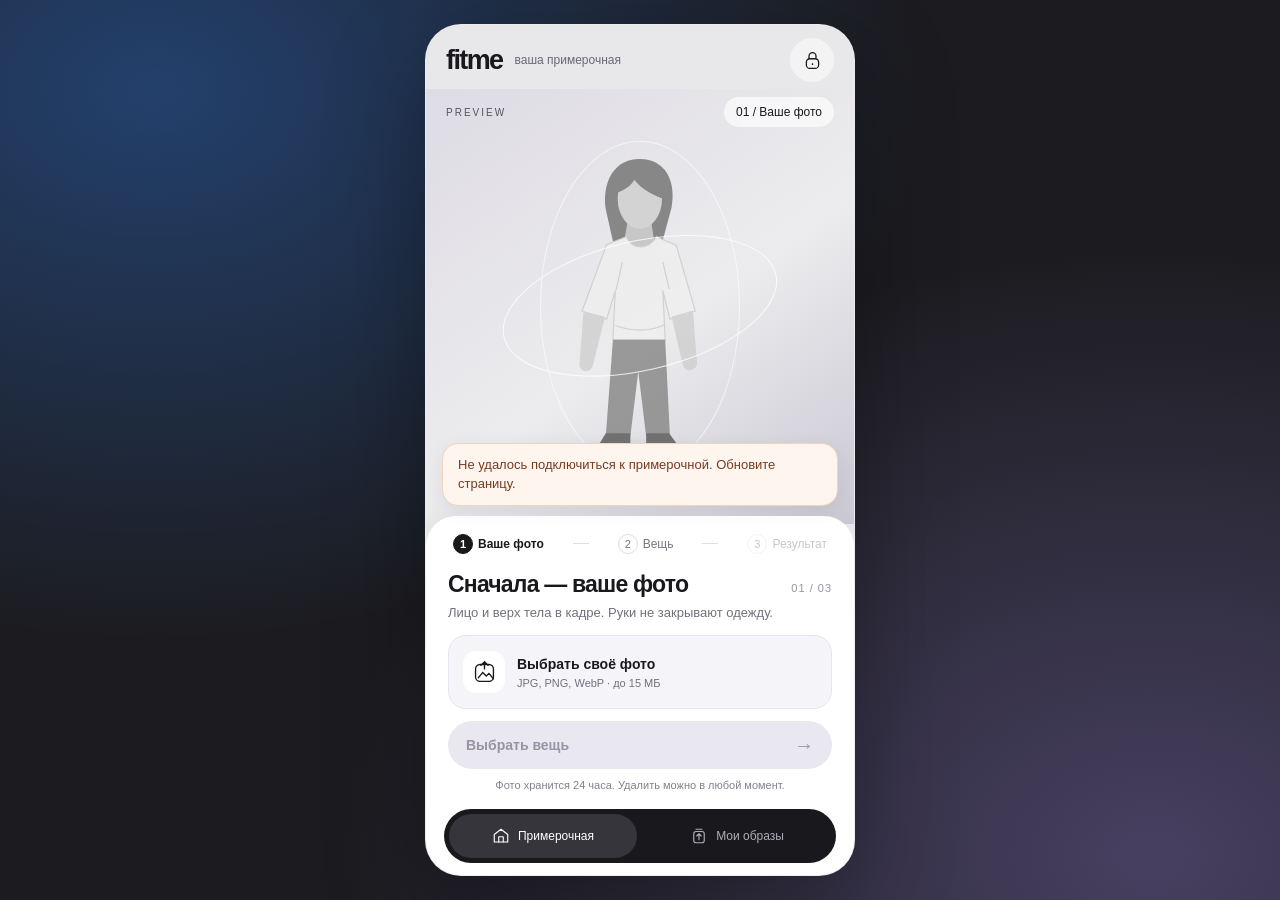
==== commit d054c0c2: "Add photo cropping before upload and simplify fitme branding Crop personal and garment photos before" ====
--- a/index.html
+++ b/index.html
@@ -4,11 +4,11 @@
   <meta charset="utf-8"><meta name="viewport" content="width=device-width, initial-scale=1, viewport-fit=cover">
   <meta name="theme-color" content="#19191d"><meta name="description" content="Ваша личная примерочная. Посмотрите, как выглядит вещь на вас.">
   <meta name="fitme-api" content="">
-  <title>fitme.lol — ваша примерочная</title><link rel="icon" href="./favicon.svg"><link rel="stylesheet" href="./style.css"><script src="./app.js" defer></script>
+  <title>fitme — ваша примерочная</title><link rel="icon" href="./favicon.svg"><link rel="stylesheet" href="./style.css"><script src="./app.js" defer></script>
 </head>
 <body>
 <div class="app-shell">
-  <header class="header"><a class="brand" href="./" aria-label="fitme.lol — на главную">fitme<span>.lol</span></a><span class="header-note">ваша примерочная</span><button class="icon-button" id="privacy-open" aria-label="О ваших фото"><svg viewBox="0 0 24 24" fill="none" aria-hidden="true"><rect x="5" y="10" width="14" height="11" rx="4"/><path d="M8 10V7a4 4 0 0 1 8 0v3m-4 5v2"/></svg></button></header>
+  <header class="header"><a class="brand" href="./" aria-label="fitme — на главную">fitme</a><span class="header-note">ваша примерочная</span><button class="icon-button" id="privacy-open" aria-label="О ваших фото"><svg viewBox="0 0 24 24" fill="none" aria-hidden="true"><rect x="5" y="10" width="14" height="11" rx="4"/><path d="M8 10V7a4 4 0 0 1 8 0v3m-4 5v2"/></svg></button></header>
   <main>
     <div class="workspace">
       <section class="mirror" aria-label="Ваша примерочная">
@@ -29,6 +29,7 @@
         <section id="person-panel" class="panel">
           <div id="invite-banner" hidden><button id="invite-open" class="invite-button">Ввести код приглашения <span>→</span></button></div><div class="panel-heading"><h1>Сначала — ваше фото</h1><span class="step-count">01 / 03</span></div><p class="description">Лицо и верх тела в кадре. Руки не закрывают одежду.</p>
           <label class="upload-zone" id="person-zone"><input id="person-input" type="file" accept="image/jpeg,image/png,image/webp,image/heic,image/heif"><span class="upload-icon"><svg viewBox="0 0 28 28" fill="none" aria-hidden="true"><rect x="4" y="5" width="20" height="19" rx="5" stroke="currentColor" stroke-width="1.5"/><path d="m7 20 5-6 4 4 3-3 5 6M14 2v8m-4-4 4-4 4 4" stroke="currentColor" stroke-width="1.5" stroke-linecap="round"/></svg></span><strong id="person-upload-label">Выбрать своё фото</strong><small>JPG, PNG, WebP · до 15 МБ</small></label>
+          <button id="person-crop-open" class="text-button" hidden>Кадрировать своё фото ↗</button>
           <button id="to-garment" class="primary" disabled>Выбрать вещь <span>→</span></button><p class="micro">Фото хранится 24 часа. Удалить можно в любой момент.</p>
         </section>
         <section id="garment-panel" class="panel" hidden>
@@ -52,13 +53,13 @@
   </main>
   <nav class="app-nav" aria-label="Разделы"><button id="fitting-open" class="selected"><svg viewBox="0 0 24 24" fill="none" aria-hidden="true"><path d="m3 10 9-7 9 7v10H3z"/><path d="M9 20v-7h6v7"/></svg><span>Примерочная</span></button><button id="history-open"><svg viewBox="0 0 24 24" fill="none" aria-hidden="true"><rect x="5" y="6" width="14" height="15" rx="3"/><path d="M8 3h8m-7 9 3-3 3 3m-3-3v8"/></svg><span>Мои образы</span><span id="history-count" class="history-count" hidden></span></button></nav>
 </div>
-<dialog id="invite-dialog"><div class="dialog-heading"><h2>Вы в списке?</h2><button id="invite-close" class="icon-button" aria-label="Закрыть приглашение">×</button></div><p>fitme.lol пока тестируют друзья. Введите свой код приглашения.</p><form id="invite-form"><label for="invite-code">Код приглашения</label><input id="invite-code" type="text" autocomplete="off" autocapitalize="none" spellcheck="false" minlength="16" maxlength="128" required><button id="invite-submit" class="primary" type="submit">Войти в примерочную</button><p id="invite-note" role="status"></p></form></dialog>
+<dialog id="invite-dialog"><div class="dialog-heading"><h2>Вы в списке?</h2><button id="invite-close" class="icon-button" aria-label="Закрыть приглашение">×</button></div><p>fitme пока тестируют друзья. Введите свой код приглашения.</p><form id="invite-form"><label for="invite-code">Код приглашения</label><input id="invite-code" type="text" autocomplete="off" autocapitalize="none" spellcheck="false" minlength="16" maxlength="128" required><button id="invite-submit" class="primary" type="submit">Войти в примерочную</button><p id="invite-note" role="status"></p></form></dialog>
 <dialog id="history-dialog"><div class="dialog-heading"><h2>Мои образы</h2><button id="history-close" class="icon-button" aria-label="Закрыть историю">×</button></div><p id="history-empty">Здесь появятся ваши примерки. Они хранятся 24 часа.</p>    <section class="recent" id="recent-section" hidden><div class="recent-heading"><h3>Последние примерки</h3><span>24 часа</span></div><div id="recent-list" class="recent-list"></div></section>
 </dialog>
 <dialog id="link-dialog"><div class="dialog-heading"><h2>Ссылка на вещь</h2><button id="link-close" class="icon-button" aria-label="Закрыть ссылку">×</button></div>          <label for="product-url" class="sr-only">Ссылка на товар</label><input id="product-url" type="url" placeholder="https://…" maxlength="2048"><p>Сохраним, чтобы вы могли вернуться к покупке.</p>
 <button id="link-save" class="primary">Готово</button></dialog>
 <dialog id="feedback-dialog"><div class="dialog-heading"><h2>Как вам образ?</h2><button id="feedback-close" class="icon-button" aria-label="Закрыть оценку">×</button></div><div class="feedback"><strong>Как вам примерка?</strong><div><button data-rating="helpful">♡ Нравится</button><button data-rating="person">Не похож(а) на себя</button><button data-rating="garment">Вещь отличается</button><button data-rating="unhelpful">Не помогло</button></div><span id="feedback-note" aria-live="polite"></span></div></dialog>
-  <dialog id="crop-dialog"><div class="dialog-heading"><div><div class="eyebrow">ОСТАВЬТЕ ГЛАВНОЕ</div><h2>Только ваша вещь</h2></div><button id="crop-close" class="icon-button" aria-label="Закрыть обрезку">×</button></div><p>Проведите по фото, чтобы выделить нужную область.</p><canvas id="crop-canvas" width="640" height="640"></canvas><div class="crop-actions"><button id="crop-reset" class="secondary">Сбросить</button><button id="crop-apply" class="primary">Готово <span>✓</span></button></div></dialog>
+  <dialog id="crop-dialog" aria-labelledby="crop-title"><div class="dialog-heading"><div><div class="eyebrow">ОСТАВЬТЕ ГЛАВНОЕ</div><h2 id="crop-title">Кадрирование фото</h2></div><button id="crop-close" class="icon-button" aria-label="Закрыть обрезку">×</button></div><p id="crop-help">Выделите нужную область пальцем или мышью. Можно оставить фото целиком.</p><canvas id="crop-canvas" width="640" height="640" tabindex="0" role="img" aria-label="Область кадрирования" aria-describedby="crop-help crop-keyboard"></canvas><p id="crop-keyboard" class="micro">С клавиатуры: + / − меняют размер кадра, стрелки перемещают его.</p><p id="crop-error" role="alert" hidden></p><div class="crop-actions"><button id="crop-reset" class="secondary">Всё фото</button><button id="crop-apply" class="primary">Использовать <span>✓</span></button></div></dialog>
   <dialog id="privacy-dialog"><div class="dialog-heading"><h2>Ваши фото — ваши</h2><button id="privacy-close" class="icon-button" aria-label="Закрыть информацию о фото">×</button></div><p>При нажатии «Примерить» два фото отправляются в Google Gemini. До этого выбранные фото находятся только в вашем браузере.</p><p>На сервере фото и результаты доступны только вашей сессии и удаляются через 24 часа. У Google действуют собственные условия обработки данных.</p><p>Черновики фото на этом устройстве тоже хранятся не дольше 24 часов. Вы можете удалить их вместе со всеми своими примерками прямо сейчас.</p><p class="micro">Удаление не отменяет запрос, уже отправленный в Google. Мы не сохраним его результат. Счётчик попыток остаётся.</p><button id="delete-photos" class="danger-button">Удалить мои фото и примерки</button><span id="delete-note" aria-live="polite"></span></dialog>
 </body>
 </html>
--- a/style.css
+++ b/style.css
@@ -5,3 +5,5 @@
 @media(prefers-reduced-motion:reduce){*{animation-duration:.01ms!important;transition:none!important}}
 .invite-button{display:flex;justify-content:space-between;align-items:center;width:100%;min-height:38px;border:0;border-radius:14px;background:#eee9fb;color:#66509c;padding:9px 12px;margin:0 0 10px;font-size:12px}#invite-form label{font-size:13px}#invite-code{width:100%;padding:13px;border:1px solid #d8d3e0;border-radius:14px;margin:8px 0 16px;font-size:16px}#invite-note{font-size:13px;color:#8b4335}
 main{overflow:auto;overscroll-behavior:contain}#crop-canvas{object-fit:contain}
+
+#person-crop-open{display:block;margin:-5px 0 7px;min-height:32px;color:#66509c}#crop-canvas{max-height:none;border-radius:0;cursor:crosshair}#crop-error{color:#943f3f;font-size:13px}#crop-dialog .crop-actions{margin-top:12px}#crop-dialog>p{margin:10px 0}
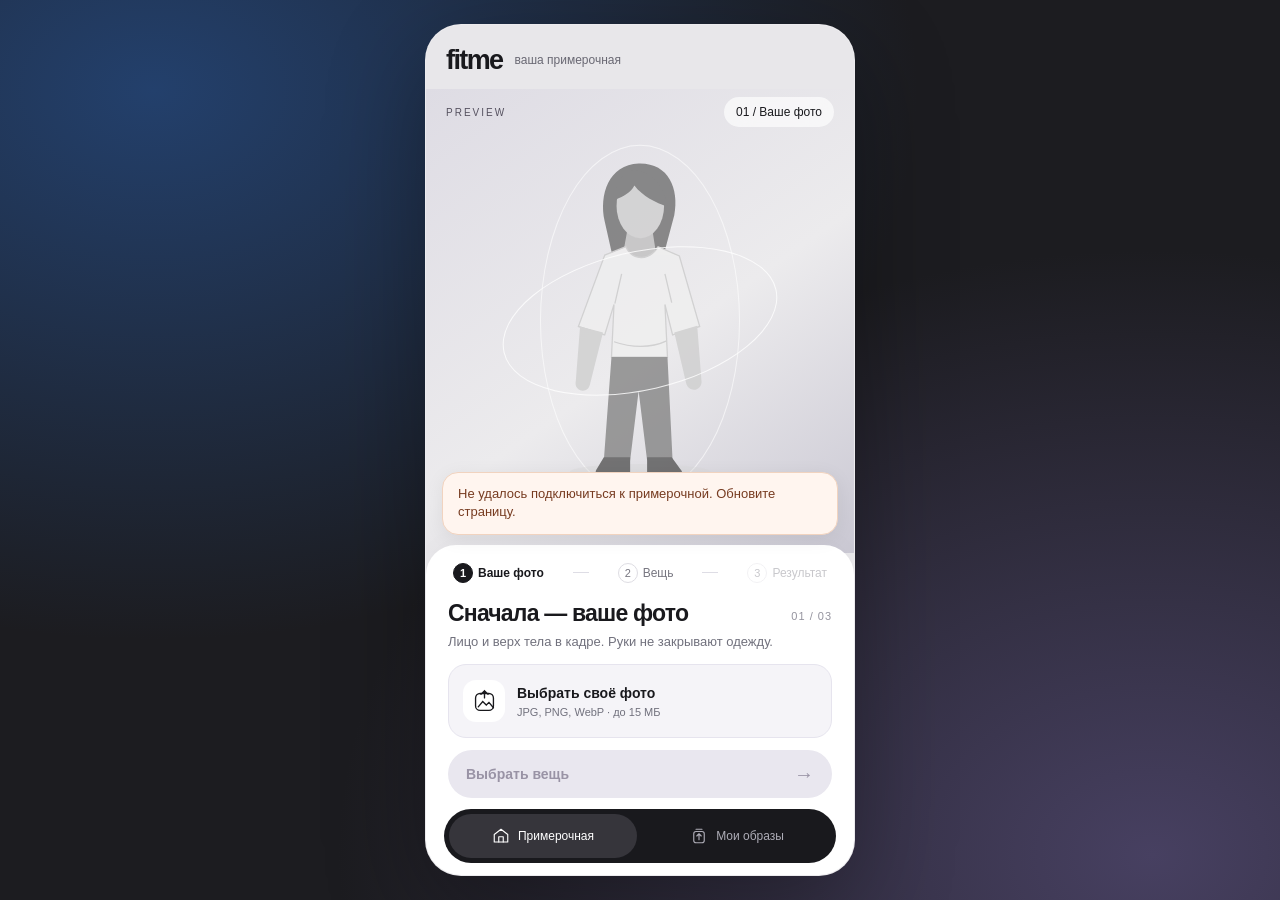
==== commit 582f707e: "Add owner dashboard, persistent fitting archive and invited-user activity metrics Show per-user fitt" ====
--- a/index.html
+++ b/index.html
@@ -8,7 +8,7 @@
 </head>
 <body>
 <div class="app-shell">
-  <header class="header"><a class="brand" href="./" aria-label="fitme — на главную">fitme</a><span class="header-note">ваша примерочная</span><button class="icon-button" id="privacy-open" aria-label="О ваших фото"><svg viewBox="0 0 24 24" fill="none" aria-hidden="true"><rect x="5" y="10" width="14" height="11" rx="4"/><path d="M8 10V7a4 4 0 0 1 8 0v3m-4 5v2"/></svg></button></header>
+  <header class="header"><a class="brand" href="./" aria-label="fitme — на главную">fitme</a><span class="header-note">ваша примерочная</span></header>
   <main>
     <div class="workspace">
       <section class="mirror" aria-label="Ваша примерочная">
@@ -30,14 +30,13 @@
           <div id="invite-banner" hidden><button id="invite-open" class="invite-button">Ввести код приглашения <span>→</span></button></div><div class="panel-heading"><h1>Сначала — ваше фото</h1><span class="step-count">01 / 03</span></div><p class="description">Лицо и верх тела в кадре. Руки не закрывают одежду.</p>
           <label class="upload-zone" id="person-zone"><input id="person-input" type="file" accept="image/jpeg,image/png,image/webp,image/heic,image/heif"><span class="upload-icon"><svg viewBox="0 0 28 28" fill="none" aria-hidden="true"><rect x="4" y="5" width="20" height="19" rx="5" stroke="currentColor" stroke-width="1.5"/><path d="m7 20 5-6 4 4 3-3 5 6M14 2v8m-4-4 4-4 4 4" stroke="currentColor" stroke-width="1.5" stroke-linecap="round"/></svg></span><strong id="person-upload-label">Выбрать своё фото</strong><small>JPG, PNG, WebP · до 15 МБ</small></label>
           <button id="person-crop-open" class="text-button" hidden>Кадрировать своё фото ↗</button>
-          <button id="to-garment" class="primary" disabled>Выбрать вещь <span>→</span></button><p class="micro">Фото хранится 24 часа. Удалить можно в любой момент.</p>
+          <button id="to-garment" class="primary" disabled>Выбрать вещь <span>→</span></button>
         </section>
         <section id="garment-panel" class="panel" hidden>
           <div class="panel-heading"><h2>Что примерим?</h2><span class="step-count">02 / 03</span></div><p class="description">Добавьте фото или скриншот одной вещи.</p>
           <label class="upload-zone garment-zone" id="garment-zone"><input id="garment-input" type="file" accept="image/jpeg,image/png,image/webp,image/heic,image/heif"><span class="upload-icon"><svg viewBox="0 0 28 28" fill="none" aria-hidden="true"><path d="m10 5-7 4 4 7 3-2v10h12V14l3 2 4-7-7-4c-1 5-11 5-12 0z" transform="translate(-2 0)" stroke="currentColor" stroke-width="1.5" stroke-linejoin="round"/></svg></span><strong id="garment-upload-label">Добавить фото вещи</strong><small>Футболка или простой верх · вид спереди</small></label>
           <div class="garment-preview" id="garment-preview" hidden><img id="garment-thumb" alt="Выбранная вещь"><div><strong>Ваша находка</strong><span>Верх · одна вещь</span><button id="crop-open" class="text-button">Обрезать фото ↗</button></div><button id="garment-replace" class="icon-button" aria-label="Заменить фото вещи">↻</button></div>
           <button id="link-open" class="back-link">＋ Ссылка на вещь <span>необязательно</span></button>
-          <label class="consent"><input id="consent" type="checkbox"><span>Согласен на обработку фото в Google Gemini. У меня есть разрешение на эти фото.</span></label>
           <button id="generate" class="primary" disabled>Примерить на себя <span>✳</span></button><p id="generation-note" class="micro"></p>
 
         </section>
@@ -60,6 +59,5 @@
 <button id="link-save" class="primary">Готово</button></dialog>
 <dialog id="feedback-dialog"><div class="dialog-heading"><h2>Как вам образ?</h2><button id="feedback-close" class="icon-button" aria-label="Закрыть оценку">×</button></div><div class="feedback"><strong>Как вам примерка?</strong><div><button data-rating="helpful">♡ Нравится</button><button data-rating="person">Не похож(а) на себя</button><button data-rating="garment">Вещь отличается</button><button data-rating="unhelpful">Не помогло</button></div><span id="feedback-note" aria-live="polite"></span></div></dialog>
   <dialog id="crop-dialog" aria-labelledby="crop-title"><div class="dialog-heading"><div><div class="eyebrow">ОСТАВЬТЕ ГЛАВНОЕ</div><h2 id="crop-title">Кадрирование фото</h2></div><button id="crop-close" class="icon-button" aria-label="Закрыть обрезку">×</button></div><p id="crop-help">Выделите нужную область пальцем или мышью. Можно оставить фото целиком.</p><canvas id="crop-canvas" width="640" height="640" tabindex="0" role="img" aria-label="Область кадрирования" aria-describedby="crop-help crop-keyboard"></canvas><p id="crop-keyboard" class="micro">С клавиатуры: + / − меняют размер кадра, стрелки перемещают его.</p><p id="crop-error" role="alert" hidden></p><div class="crop-actions"><button id="crop-reset" class="secondary">Всё фото</button><button id="crop-apply" class="primary">Использовать <span>✓</span></button></div></dialog>
-  <dialog id="privacy-dialog"><div class="dialog-heading"><h2>Ваши фото — ваши</h2><button id="privacy-close" class="icon-button" aria-label="Закрыть информацию о фото">×</button></div><p>При нажатии «Примерить» два фото отправляются в Google Gemini. До этого выбранные фото находятся только в вашем браузере.</p><p>На сервере фото и результаты доступны только вашей сессии и удаляются через 24 часа. У Google действуют собственные условия обработки данных.</p><p>Черновики фото на этом устройстве тоже хранятся не дольше 24 часов. Вы можете удалить их вместе со всеми своими примерками прямо сейчас.</p><p class="micro">Удаление не отменяет запрос, уже отправленный в Google. Мы не сохраним его результат. Счётчик попыток остаётся.</p><button id="delete-photos" class="danger-button">Удалить мои фото и примерки</button><span id="delete-note" aria-live="polite"></span></dialog>
 </body>
 </html>
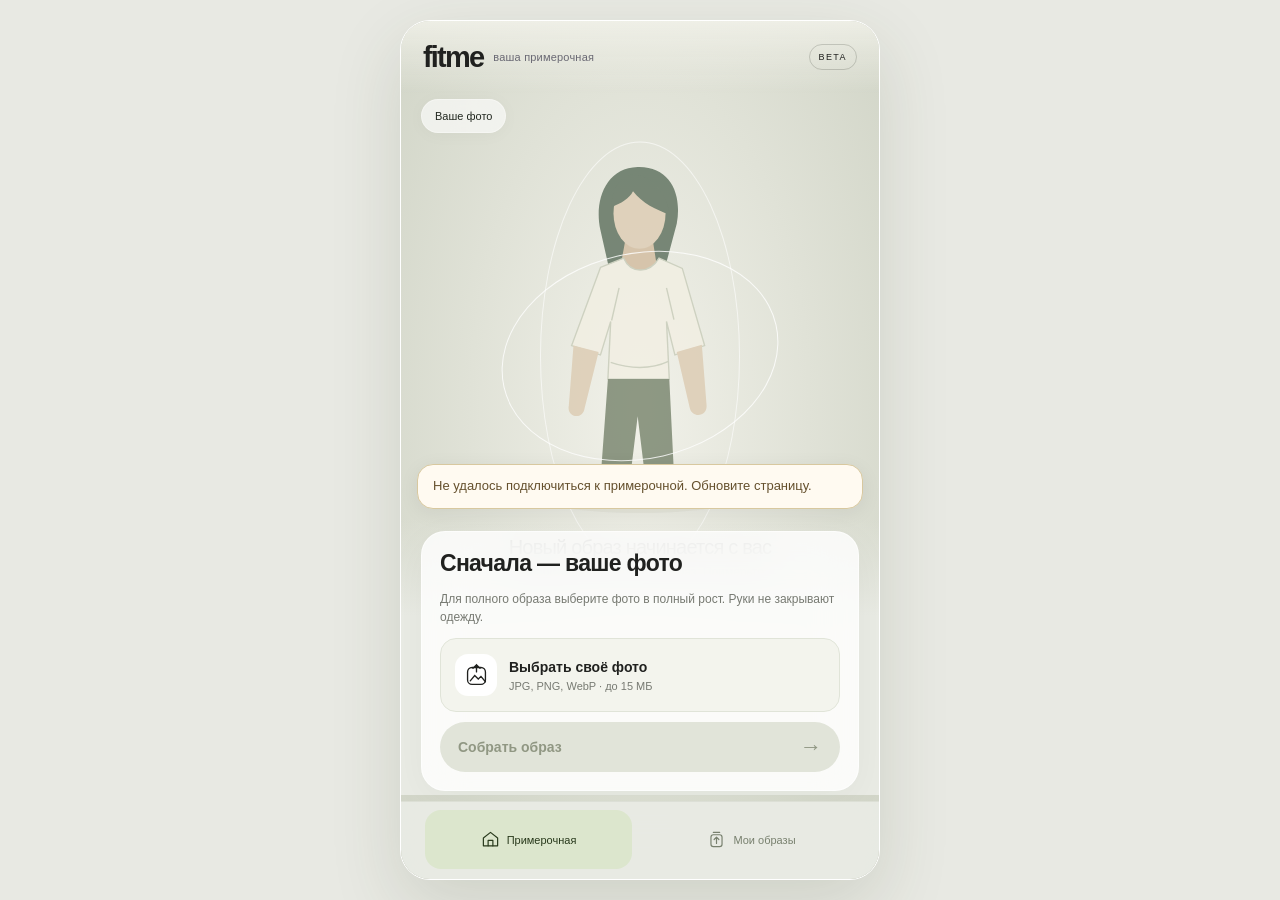
==== commit 866ddb31: "Add outfit fitting with up to six products and a photo-first interface Show product tiles, an add bu" ====
--- a/index.html
+++ b/index.html
@@ -8,41 +8,42 @@
 </head>
 <body>
 <div class="app-shell">
-  <header class="header"><a class="brand" href="./" aria-label="fitme — на главную">fitme</a><span class="header-note">ваша примерочная</span></header>
+  <header class="header"><a class="brand" href="./" aria-label="fitme — на главную">fitme</a><span class="header-note">ваша примерочная</span><span class="live-dot" aria-label="Закрытый тест">BETA</span></header>
   <main>
     <div class="workspace">
       <section class="mirror" aria-label="Ваша примерочная">
-        <div class="mirror-top"><span class="section-label">PREVIEW</span><span id="mirror-badge" class="pill">01 / Ваше фото</span></div>
+        <div class="mirror-top"><span id="mirror-badge" class="pill">Ваше фото</span><div class="mirror-tools"><button id="change-person" class="glass-button" type="button" hidden>↻ Фото</button><button id="add-products" class="glass-button add-products" type="button" hidden>Добавить ＋</button></div></div>
         <div class="mirror-stage" id="mirror-stage">
           <div class="empty-person" id="empty-person">
             <div class="orbit orbit-one"></div><div class="orbit orbit-two"></div>
             <svg class="figure" viewBox="0 0 300 430" fill="none" aria-hidden="true"><ellipse cx="150" cy="406" rx="83" ry="9" fill="#d6d6c9" opacity=".4"/><path d="M117 151 108 111c-7-31 5-67 40-68 35-1 48 29 42 61l-12 45" fill="#637563"/><path d="M135 120h29l5 32 19 12-38 35-40-34 19-12z" fill="#d3bea2"/><ellipse cx="150" cy="93" rx="28" ry="38" fill="#ddcdb5"/><path d="M120 86c0-29 18-41 36-32 12 5 25 22 26 40-14-5-29-12-39-25-4 8-13 13-23 17" fill="#637563"/><path d="m108 151 25-10c7 16 27 18 38 0l25 11 24 83-32 10-9-36 3 62h-66l3-62-11 36-31-10z" fill="#f2efe3" stroke="#c9cdbb" stroke-width="1.5"/><path d="m79 235 27 7-15 60c-2 14-20 10-17-3zm111 7 27-8 5 64c2 13-15 16-18 4z" fill="#ddcdb5"/><path d="M116 271h66l6 122h-30l-10-82-10 82h-31z" fill="#7d8972"/><path d="m107 389-9 15c-2 4 1 6 7 6h33v-21m20 0v21h36c5 0 7-3 3-7l-10-14" fill="#475d4b"/><path d="M119 253c20 7 43 8 62-1M128 173l-8 35m59-35 8 34" stroke="#c9cdbb" stroke-width="1.5"/></svg>
-            <div class="empty-caption"><strong>Новый образ начинается с вас</strong><span>Загрузите фото, чтобы примерить вещь</span></div>
+            <div class="empty-caption"><strong>Новый образ начинается с вас</strong><span>Выберите фото. Соберите образ. Примерьте.</span></div>
           </div>
           <img id="main-photo" class="main-photo" alt="Ваше фото в примерочной" hidden>
-          <div id="processing" class="processing" hidden><div class="spinner"></div><strong>Собираем ваш новый образ</strong><p>Сохраняем вас. Примеряем вещь.<br>Можно оставить эту страницу открытой.</p><span id="elapsed">Обычно нужно немного подождать</span></div>
+          <div id="processing" class="processing" hidden><div class="spinner"></div><strong>Собираем ваш новый образ</strong><p>Сохраняем вас. Соединяем вещи в образ.<br>Можно оставить эту страницу открытой.</p><span id="elapsed">Обычно нужно немного подождать</span></div>
           <div class="comparison" id="comparison" hidden><button data-view="before">До</button><button data-view="after" class="selected">После</button></div>
         </div>
       </section>
       <aside class="controls">
         <nav class="steps" aria-label="Этапы примерки"><button id="step-person" class="active"><span>1</span> Ваше фото</button><i></i><button id="step-garment"><span>2</span> Вещь</button><i></i><button id="step-result" disabled><span>3</span> Результат</button></nav>
         <section id="person-panel" class="panel">
-          <div id="invite-banner" hidden><button id="invite-open" class="invite-button">Ввести код приглашения <span>→</span></button></div><div class="panel-heading"><h1>Сначала — ваше фото</h1><span class="step-count">01 / 03</span></div><p class="description">Лицо и верх тела в кадре. Руки не закрывают одежду.</p>
+          <div id="invite-banner" hidden><button id="invite-open" class="invite-button">Ввести код приглашения <span>→</span></button></div><div class="panel-heading"><h1>Сначала — ваше фото</h1><span class="step-count">01 / 03</span></div><p class="description">Для полного образа выберите фото в полный рост. Руки не закрывают одежду.</p>
           <label class="upload-zone" id="person-zone"><input id="person-input" type="file" accept="image/jpeg,image/png,image/webp,image/heic,image/heif"><span class="upload-icon"><svg viewBox="0 0 28 28" fill="none" aria-hidden="true"><rect x="4" y="5" width="20" height="19" rx="5" stroke="currentColor" stroke-width="1.5"/><path d="m7 20 5-6 4 4 3-3 5 6M14 2v8m-4-4 4-4 4 4" stroke="currentColor" stroke-width="1.5" stroke-linecap="round"/></svg></span><strong id="person-upload-label">Выбрать своё фото</strong><small>JPG, PNG, WebP · до 15 МБ</small></label>
           <button id="person-crop-open" class="text-button" hidden>Кадрировать своё фото ↗</button>
-          <button id="to-garment" class="primary" disabled>Выбрать вещь <span>→</span></button>
+          <button id="to-garment" class="primary" disabled>Собрать образ <span>→</span></button>
         </section>
         <section id="garment-panel" class="panel" hidden>
-          <div class="panel-heading"><h2>Что примерим?</h2><span class="step-count">02 / 03</span></div><p class="description">Добавьте фото или скриншот одной вещи.</p>
-          <label class="upload-zone garment-zone" id="garment-zone"><input id="garment-input" type="file" accept="image/jpeg,image/png,image/webp,image/heic,image/heif"><span class="upload-icon"><svg viewBox="0 0 28 28" fill="none" aria-hidden="true"><path d="m10 5-7 4 4 7 3-2v10h12V14l3 2 4-7-7-4c-1 5-11 5-12 0z" transform="translate(-2 0)" stroke="currentColor" stroke-width="1.5" stroke-linejoin="round"/></svg></span><strong id="garment-upload-label">Добавить фото вещи</strong><small>Футболка или простой верх · вид спереди</small></label>
-          <div class="garment-preview" id="garment-preview" hidden><img id="garment-thumb" alt="Выбранная вещь"><div><strong>Ваша находка</strong><span>Верх · одна вещь</span><button id="crop-open" class="text-button">Обрезать фото ↗</button></div><button id="garment-replace" class="icon-button" aria-label="Заменить фото вещи">↻</button></div>
+          <div class="panel-heading"><h2>Соберите свой образ</h2><span id="garment-count" class="step-count">0 / 6</span></div>
+          <div id="garment-list" class="garment-list" aria-label="Вещи в образе"></div>
+          <label class="upload-zone garment-zone" id="garment-zone"><input id="garment-input" type="file" multiple accept="image/jpeg,image/png,image/webp,image/heic,image/heif"><span class="upload-icon">＋</span><strong id="garment-upload-label">Добавить вещи</strong><small>Одежда, обувь и аксессуары · до 6 фото</small></label>
+          <p id="recognition-note" class="micro recognition-note" role="status">Тип можно выбрать вручную</p>
           <button id="link-open" class="back-link">＋ Ссылка на вещь <span>необязательно</span></button>
-          <button id="generate" class="primary" disabled>Примерить на себя <span>✳</span></button><p id="generation-note" class="micro"></p>
+          <button id="garment-invite" class="invite-button" hidden>Ввести приглашение →</button><button id="generate" class="primary" disabled>Примерить образ <span>✳</span></button><p id="generation-note" class="micro"></p>
 
         </section>
         <section id="result-panel" class="panel" hidden>
           <div class="eyebrow" id="result-eyebrow">ВАШ НОВЫЙ ОБРАЗ</div><h2 id="result-title">Уже примеряем</h2><p id="result-description" class="description">Фото отправлены. Результат появится здесь автоматически.</p>
-          <div id="result-actions" hidden><a class="primary" id="download" download="fitme-try-on.jpg">Сохранить фото <span>↓</span></a><a id="shop-link" class="secondary" target="_blank" rel="noopener noreferrer" hidden>Вернуться к вещи ↗</a><button id="feedback-open" class="secondary">Оценить примерку ♡</button><button id="another" class="secondary">Примерить другую вещь ↗</button><p class="micro">Визуализация образа, без гарантии размера и посадки.</p></div>
+          <div id="result-actions" hidden><a class="primary" id="download" download="fitme-try-on.jpg">Сохранить фото <span>↓</span></a><a id="shop-link" class="secondary" target="_blank" rel="noopener noreferrer" hidden>Вернуться к вещи ↗</a><button id="feedback-open" class="secondary">Оценить примерку ♡</button><button id="another" class="secondary">Новый образ ↗</button><p class="micro">Визуализация образа, без гарантии размера и посадки.</p></div>
           <div id="error-actions" hidden><button id="retry-edit" class="primary">Вернуться к фотографиям <span>↗</span></button><p class="micro">Новый запуск — отдельная попытка. Автоматических повторов нет.</p></div>
           <div class="waiting-card" id="waiting-card"><span>✳</span><p>Можно обновить страницу.<br>Ваша примерка продолжится.</p></div>
         </section>
@@ -53,8 +54,9 @@
   <nav class="app-nav" aria-label="Разделы"><button id="fitting-open" class="selected"><svg viewBox="0 0 24 24" fill="none" aria-hidden="true"><path d="m3 10 9-7 9 7v10H3z"/><path d="M9 20v-7h6v7"/></svg><span>Примерочная</span></button><button id="history-open"><svg viewBox="0 0 24 24" fill="none" aria-hidden="true"><rect x="5" y="6" width="14" height="15" rx="3"/><path d="M8 3h8m-7 9 3-3 3 3m-3-3v8"/></svg><span>Мои образы</span><span id="history-count" class="history-count" hidden></span></button></nav>
 </div>
 <dialog id="invite-dialog"><div class="dialog-heading"><h2>Вы в списке?</h2><button id="invite-close" class="icon-button" aria-label="Закрыть приглашение">×</button></div><p>fitme пока тестируют друзья. Введите свой код приглашения.</p><form id="invite-form"><label for="invite-code">Код приглашения</label><input id="invite-code" type="text" autocomplete="off" autocapitalize="none" spellcheck="false" minlength="16" maxlength="128" required><button id="invite-submit" class="primary" type="submit">Войти в примерочную</button><p id="invite-note" role="status"></p></form></dialog>
-<dialog id="history-dialog"><div class="dialog-heading"><h2>Мои образы</h2><button id="history-close" class="icon-button" aria-label="Закрыть историю">×</button></div><p id="history-empty">Здесь появятся ваши примерки. Они хранятся 24 часа.</p>    <section class="recent" id="recent-section" hidden><div class="recent-heading"><h3>Последние примерки</h3><span>24 часа</span></div><div id="recent-list" class="recent-list"></div></section>
+<dialog id="history-dialog" class="history-page"><div class="dialog-heading"><div><div class="eyebrow">ВАША КОЛЛЕКЦИЯ</div><h2>Мои образы<span class="accent-dot">.</span></h2></div><button id="history-close" class="icon-button" aria-label="Закрыть историю">×</button></div><p id="history-empty">Ваш стиль, в одном месте.<br>Соберите первый образ в примерочной — он появится здесь на 24 часа.</p>    <section class="recent" id="recent-section" hidden><div class="recent-heading"><h3>Собрано вами</h3><span>24 часа</span></div><div id="recent-list" class="recent-list"></div></section>
 </dialog>
+<dialog id="item-dialog" aria-labelledby="item-title"><div class="dialog-heading"><h2 id="item-title">Вещь в образе</h2><button id="item-close" class="icon-button" aria-label="Закрыть вещь">×</button></div><img id="item-photo" class="item-photo" alt="Фото выбранной вещи"><label for="item-category" class="field-label">Тип вещи</label><select id="item-category"></select><p id="item-recognition" class="micro" role="status"></p><button id="item-crop" class="secondary">Обрезать фото ↗</button><button id="item-remove" class="danger-button">Убрать из образа</button></dialog>
 <dialog id="link-dialog"><div class="dialog-heading"><h2>Ссылка на вещь</h2><button id="link-close" class="icon-button" aria-label="Закрыть ссылку">×</button></div>          <label for="product-url" class="sr-only">Ссылка на товар</label><input id="product-url" type="url" placeholder="https://…" maxlength="2048"><p>Сохраним, чтобы вы могли вернуться к покупке.</p>
 <button id="link-save" class="primary">Готово</button></dialog>
 <dialog id="feedback-dialog"><div class="dialog-heading"><h2>Как вам образ?</h2><button id="feedback-close" class="icon-button" aria-label="Закрыть оценку">×</button></div><div class="feedback"><strong>Как вам примерка?</strong><div><button data-rating="helpful">♡ Нравится</button><button data-rating="person">Не похож(а) на себя</button><button data-rating="garment">Вещь отличается</button><button data-rating="unhelpful">Не помогло</button></div><span id="feedback-note" aria-live="polite"></span></div></dialog>
--- a/style.css
+++ b/style.css
@@ -7,3 +7,25 @@
 main{overflow:auto;overscroll-behavior:contain}#crop-canvas{object-fit:contain}
 
 #person-crop-open{display:block;margin:-5px 0 7px;min-height:32px;color:#66509c}#crop-canvas{max-height:none;border-radius:0;cursor:crosshair}#crop-error{color:#943f3f;font-size:13px}#crop-dialog .crop-actions{margin-top:12px}#crop-dialog>p{margin:10px 0}
+
+/* Outfit studio — 18 October. The photograph is the canvas. */
+:root{--accent:#b7ef59;--ink:#20211f;--muted:#777a72}
+body{background:#e8e9e3}
+.app-shell{background:#e5e6de;isolation:isolate;max-width:480px}
+.header{position:absolute;top:0;left:0;right:0;z-index:5;height:72px;padding:16px 22px;background:linear-gradient(#f1f1e9dc,transparent);gap:10px;pointer-events:none}
+.header>*{pointer-events:auto}.brand{letter-spacing:-1.8px;font-size:29px}.header-note{font-size:11px;letter-spacing:.2px}.live-dot{font-size:9px;letter-spacing:1.4px;padding:7px 9px;border:1px solid #24291d30;border-radius:20px}
+main{overflow:hidden}.workspace{position:relative}.mirror{min-height:0;position:absolute;inset:0;background:radial-gradient(ellipse at 50% 45%,#f1f1e9,#cfd3c5)}
+.mirror-top{top:78px;left:20px;right:20px;pointer-events:auto}.pill,.glass-button{border:1px solid #ffffff50;backdrop-filter:blur(20px);background:#ffffff9c;color:#222820;box-shadow:0 2px 18px #14220c08;font-size:11px;padding:10px 13px;border-radius:24px}
+.glass-button{min-height:40px;cursor:pointer}.main-photo{object-fit:contain;animation:photo-in .4s ease both}.mirror-stage{padding:0}.empty-person{padding:104px 0 350px}.figure{max-height:400px;min-height:150px;filter:none;opacity:.85}.orbit{height:50%;top:39%}.orbit-two{height:24%}.empty-caption{bottom:300px}.empty-caption strong{font-size:20px;font-weight:500;letter-spacing:-.8px}.empty-caption span{font-size:12px}
+.controls{position:absolute;bottom:84px;left:0;right:0;border-radius:0;margin:0;padding:12px 20px 4px;background:linear-gradient(0deg,#e9ebe4 65%,#e9ebe400);box-shadow:none;z-index:3}
+.steps{display:none}.panel{animation:panel-in .32s ease both}.panel-heading{margin-bottom:8px}.panel h1,.panel h2{font-size:20px;letter-spacing:-.7px;font-weight:550}.step-count{color:#656e59;font-variant-numeric:tabular-nums}
+#person-panel{background:#ffffffc9;backdrop-filter:blur(22px);border:1px solid #fff9;border-radius:24px;padding:18px;box-shadow:0 10px 40px #202b0d0a}
+#person-panel h1{font-size:23px}#person-panel .step-count{display:none}#person-panel .description{font-size:12px}.upload-zone{background:#f3f4ed;border-color:#e0e4d8;margin-bottom:10px;border-radius:16px}.upload-zone:hover,.upload-zone.dragover{background:#e9f5d8;border-color:#9ec65b}.upload-zone:focus-within{outline-color:#81a940}.upload-icon{background:#fff;font-size:26px}.primary{background:#b7ef59;color:#202c10;min-height:48px;box-shadow:0 4px 20px #688f1420;transition:transform .2s,filter .2s,background .2s}.primary:hover:not(:disabled){filter:brightness(1.04);transform:translateY(-1px)}.primary:active:not(:disabled){transform:scale(.98)}.primary:disabled{background:#e1e4d9;color:#909783;box-shadow:none}.primary>span{font-size:22px}
+.has-person .header{background:linear-gradient(#e7e9dfbf,transparent)}.has-person .controls{background:linear-gradient(0deg,#e9ebe4f5 22%,#e9ebe4ed 65%,#e9ebe400);padding-top:30px}.has-person .mirror:after{content:'';position:absolute;inset:0;box-shadow:inset 0 -200px 100px -100px #1d271d30;pointer-events:none}.has-person .main-photo{padding-bottom:70px}.has-person[data-step=garment] .panel-heading h2{font-size:17px}.garment-list{display:flex;align-items:start;gap:10px;overflow-x:auto;scroll-snap-type:x proximity;padding:4px 1px 8px;scrollbar-width:none;min-width:0}.garment-list::-webkit-scrollbar{display:none}.garment-list:empty{display:none}.garment-tile,.add-tile{position:relative;flex:0 0 76px;width:76px;border:1px solid #ffffffa0;border-radius:16px;background:#ffffffbf;backdrop-filter:blur(18px);padding:5px;color:#29351e;scroll-snap-align:start;transition:transform .2s,border-color .2s,box-shadow .2s;animation:tile-in .32s cubic-bezier(.2,.8,.2,1) both;box-shadow:0 4px 14px #28321d08}.garment-tile:hover{transform:translateY(-3px);border-color:#86b43e;box-shadow:0 5px 18px #28321d18}.garment-tile img{width:64px;height:64px;object-fit:contain;display:block;border-radius:11px;background:#fff}.garment-tile>span,.add-tile>span{display:block;text-align:center;font-size:10px;line-height:1.4;padding:6px 0 3px;white-space:nowrap;overflow:hidden;text-overflow:ellipsis;max-width:100%}.add-tile{border:1px dashed #66745170;background:#f2f6e89e;box-shadow:none;height:98px}.add-tile strong{display:grid;place-items:center;height:64px;font-size:29px;font-weight:300}.garment-zone.compact{position:absolute;width:1px;height:1px;min-height:0;overflow:hidden;clip-path:inset(50%);padding:0;border:0;margin:0}.recognizing:after{content:'';position:absolute;inset:0;border-radius:16px;background:linear-gradient(110deg,transparent 20%,#b7ef5960 50%,transparent 80%);background-size:250% 100%;animation:shimmer 1.8s linear infinite;pointer-events:none}.recognition-note{font-size:10px;line-height:1.4;margin:2px 0 3px;text-align:left;color:#626d57}.back-link{font-size:11px;min-height:28px;color:#47543b;margin-bottom:5px}#generation-note{font-size:10px;margin:7px 0 0;color:#667257}.app-nav{position:absolute;bottom:0;left:0;right:0;margin:0;padding:8px 24px max(10px,env(safe-area-inset-bottom));height:78px;background:#e9ebe4f5;backdrop-filter:blur(24px);border-radius:0;gap:16px;border-top:1px solid #303e1910;z-index:4;color:#78806e}.app-nav:before,.app-nav:after{display:none}.app-nav button{flex:1;min-height:42px;border-radius:16px;font-size:11px;gap:7px;transition:background .2s,color .2s}.app-nav button.selected{background:#dce6cd;color:#28391b}.app-nav svg{width:19px;height:19px}.history-count{background:#638b2c}.comparison{bottom:290px;background:#22281b70}.comparison button.selected{background:#d7f5ad}.processing{background:#25301b7d;backdrop-filter:blur(12px)}.spinner{width:52px;height:52px;border:1px solid #ffffff40;border-top-color:#c6ff75;border-right-color:#c6ff75}.processing strong{font-size:20px;letter-spacing:-.6px}#result-actions .secondary,#download,#another{border-radius:16px}#download{background:#b7ef59;color:#263515;min-height:44px}#another{background:#26351c;color:white}#result-actions .micro{margin:2px 0}#result-title{font-size:22px}#result-description{font-size:12px}#result-actions .secondary{min-height:40px}#result-panel .eyebrow{color:#657253}.message{background:#fffaf1;border-color:#d8c89f;color:#65502d}dialog{background:#fafbf6;border-radius:24px}dialog::backdrop{background:#19231270}.dialog-heading h2{letter-spacing:-.8px;font-size:24px}.dialog-heading .icon-button{background:#edf0e5}.item-photo{display:block;width:100%;height:220px;object-fit:contain;background:white;border-radius:18px;margin-bottom:20px}.field-label{display:block;font-size:12px;margin:0 0 8px;color:#6d7762}#item-category{width:100%;padding:12px;border:1px solid #d7ddcd;border-radius:14px;background:white;font:inherit;font-size:16px;color:#27351d}#item-dialog .secondary{margin:12px 0 8px;border-radius:14px}#item-dialog .danger-button{background:#f5e9df;border-radius:14px}.accent-dot{color:#7cab39}.history-page{max-width:480px;width:100%;height:100dvh;max-height:100dvh;border-radius:0;margin:0 auto;padding:30px 20px 28px;inset:0;background:#f6f7f1;animation:page-in .3s ease both}.history-page .dialog-heading{margin-bottom:26px}.history-page .eyebrow{color:#7d896d;font-size:9px;letter-spacing:2px;margin-bottom:8px}.history-page h2{font-size:32px;letter-spacing:-1.5px}.history-page .recent-heading{margin-bottom:12px}.recent-heading h3{font-size:12px;font-weight:500;color:#717b65}.recent-heading>span{font-size:10px;color:#8a927f}.recent-list{display:grid;grid-template-columns:1fr;gap:22px}.outfit-card{background:#eceee5;border:1px solid #e1e5d6;border-radius:22px;padding:13px;animation:tile-in .35s ease both}.outfit-heading{display:flex;justify-content:space-between;align-items:center;gap:10px;padding:1px 2px 12px}.outfit-heading strong{font-size:13px;font-weight:550;letter-spacing:-.3px}.outfit-heading>span{font-size:10px;color:#78826b}.outfit-layout{display:grid;grid-template-columns:minmax(0,1fr) 84px;gap:10px}.recent-list .outfit-photo{width:100%;aspect-ratio:auto;min-height:260px;border:0;border-radius:14px;background:#dee2d4;position:relative;display:grid;place-items:center;overflow:hidden;padding:0}.recent-list .outfit-photo.selected{outline:2px solid #9bc45d;outline-offset:2px}.outfit-photo img{position:absolute;inset:0;width:100%;height:100%;object-fit:contain}.outfit-items{display:grid;gap:7px;align-content:start}.outfit-item{background:#ffffffa6;border-radius:12px;padding:5px;min-width:0}.outfit-item img{display:block;width:100%;height:50px;object-fit:contain;border-radius:8px;background:white}.outfit-item>span{display:block;font-size:9px;text-align:center;line-height:1.3;padding:4px 0 1px;overflow-wrap:anywhere}.outfit-hint{display:block;font-size:10px;color:#7d876f;padding:12px 0 0;text-align:center}.history-page #history-empty{padding:32px 18px;text-align:center;border:1px dashed #cdd6bd;border-radius:22px;line-height:1.8;font-size:13px}.invite-button{background:#e7f1d6;color:#4c6a2c}.feedback button.selected{background:#e5f4cf;border-color:#a5cb6e}
+@keyframes tile-in{from{opacity:0;transform:translateY(10px) scale(.94)}to{opacity:1;transform:translateY(0) scale(1)}}@keyframes photo-in{from{opacity:.65}to{opacity:1}}@keyframes panel-in{from{opacity:0;transform:translateY(9px)}to{opacity:1;transform:translateY(0)}}@keyframes page-in{from{opacity:0;transform:translateY(14px)}to{opacity:1;transform:translateY(0)}}@keyframes shimmer{to{background-position:-250% 0}}
+@media(min-width:600px) and (min-height:650px){body{padding:20px}.app-shell{height:calc(100dvh - 40px);max-height:1000px;border-radius:30px;box-shadow:0 25px 70px #36462325;border:1px solid #fff}.history-page{height:calc(100dvh - 40px);max-height:1000px;border-radius:30px;margin:20px auto}}
+@media(max-height:740px){.header{height:56px;padding:12px 18px}.brand{font-size:25px}.mirror-top{top:62px}.controls{bottom:70px;padding:10px 16px 2px}.has-person .controls{padding-top:22px}.app-nav{height:66px;padding-top:5px;padding-bottom:8px}.garment-tile,.add-tile{flex-basis:66px;width:66px;border-radius:13px}.garment-tile img{width:54px;height:54px}.add-tile{height:87px}.add-tile strong{height:54px}.recognition-note{font-size:9px}.panel-heading{margin-bottom:4px}.empty-person{padding-top:80px;padding-bottom:305px}.empty-caption{bottom:270px}.empty-caption strong{font-size:17px}.empty-caption span{display:none}#person-panel{padding:14px}.comparison{bottom:265px}}
+@media(max-height:570px){.app-shell{height:100dvh;min-height:0;overflow:auto}.workspace{min-height:530px}.mirror{height:auto}.app-nav{position:fixed;max-width:480px;margin:0 auto}.controls{bottom:74px}.header{position:fixed;max-width:480px;margin:auto}.mirror-top{top:68px}}
+@media(prefers-reduced-motion:reduce){*,*::before,*::after{animation:none!important;transition:none!important;scroll-behavior:auto!important}}
+
+.mirror-tools{display:flex;gap:7px;align-items:center}.add-products{background:var(--accent);border-color:#c9f292;font-weight:600}.add-products:disabled{opacity:.5}.garment-tile:focus-visible,.add-tile:focus-visible,.outfit-photo:focus-visible{outline:3px solid #648a30;outline-offset:2px}.comparison button:focus-visible{outline:2px solid white;outline-offset:1px}
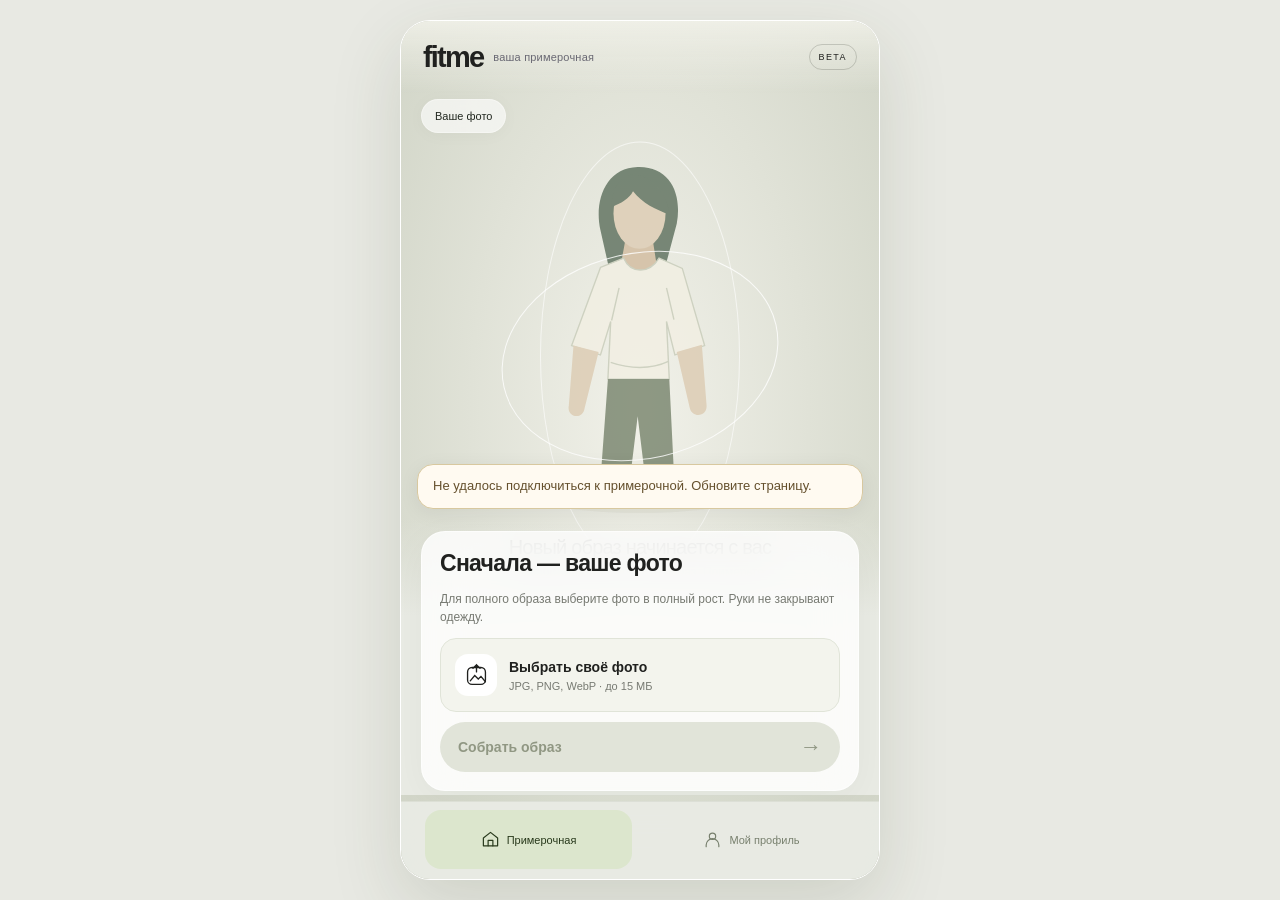
==== commit efdbf92f: "Profile and Refs" ====
--- a/index.html
+++ b/index.html
@@ -4,7 +4,7 @@
   <meta charset="utf-8"><meta name="viewport" content="width=device-width, initial-scale=1, viewport-fit=cover">
   <meta name="theme-color" content="#19191d"><meta name="description" content="Ваша личная примерочная. Посмотрите, как выглядит вещь на вас.">
   <meta name="fitme-api" content="">
-  <title>fitme — ваша примерочная</title><link rel="icon" href="./favicon.svg"><link rel="stylesheet" href="./style.css"><script src="./app.js" defer></script>
+  <title>fitme — ваша примерочная</title><link rel="icon" href="./favicon.svg"><link rel="stylesheet" href="./style.css?v=20261018-profile-1"><script src="./app.js?v=20261018-profile-1" defer></script>
 </head>
 <body>
 <div class="app-shell">
@@ -29,7 +29,6 @@
         <section id="person-panel" class="panel">
           <div id="invite-banner" hidden><button id="invite-open" class="invite-button">Ввести код приглашения <span>→</span></button></div><div class="panel-heading"><h1>Сначала — ваше фото</h1><span class="step-count">01 / 03</span></div><p class="description">Для полного образа выберите фото в полный рост. Руки не закрывают одежду.</p>
           <label class="upload-zone" id="person-zone"><input id="person-input" type="file" accept="image/jpeg,image/png,image/webp,image/heic,image/heif"><span class="upload-icon"><svg viewBox="0 0 28 28" fill="none" aria-hidden="true"><rect x="4" y="5" width="20" height="19" rx="5" stroke="currentColor" stroke-width="1.5"/><path d="m7 20 5-6 4 4 3-3 5 6M14 2v8m-4-4 4-4 4 4" stroke="currentColor" stroke-width="1.5" stroke-linecap="round"/></svg></span><strong id="person-upload-label">Выбрать своё фото</strong><small>JPG, PNG, WebP · до 15 МБ</small></label>
-          <button id="person-crop-open" class="text-button" hidden>Кадрировать своё фото ↗</button>
           <button id="to-garment" class="primary" disabled>Собрать образ <span>→</span></button>
         </section>
         <section id="garment-panel" class="panel" hidden>
@@ -51,15 +50,33 @@
       </aside>
     </div>
   </main>
-  <nav class="app-nav" aria-label="Разделы"><button id="fitting-open" class="selected"><svg viewBox="0 0 24 24" fill="none" aria-hidden="true"><path d="m3 10 9-7 9 7v10H3z"/><path d="M9 20v-7h6v7"/></svg><span>Примерочная</span></button><button id="history-open"><svg viewBox="0 0 24 24" fill="none" aria-hidden="true"><rect x="5" y="6" width="14" height="15" rx="3"/><path d="M8 3h8m-7 9 3-3 3 3m-3-3v8"/></svg><span>Мои образы</span><span id="history-count" class="history-count" hidden></span></button></nav>
+  <nav class="app-nav" aria-label="Разделы"><button id="fitting-open" class="selected"><svg viewBox="0 0 24 24" fill="none" aria-hidden="true"><path d="m3 10 9-7 9 7v10H3z"/><path d="M9 20v-7h6v7"/></svg><span>Примерочная</span></button><button id="history-open"><svg viewBox="0 0 24 24" fill="none" aria-hidden="true"><circle cx="12" cy="8" r="4"/><path d="M4 21v-2a8 8 0 0 1 16 0v2"/></svg><span>Мой профиль</span><span id="history-count" class="history-count" hidden></span></button></nav>
 </div>
 <dialog id="invite-dialog"><div class="dialog-heading"><h2>Вы в списке?</h2><button id="invite-close" class="icon-button" aria-label="Закрыть приглашение">×</button></div><p>fitme пока тестируют друзья. Введите свой код приглашения.</p><form id="invite-form"><label for="invite-code">Код приглашения</label><input id="invite-code" type="text" autocomplete="off" autocapitalize="none" spellcheck="false" minlength="16" maxlength="128" required><button id="invite-submit" class="primary" type="submit">Войти в примерочную</button><p id="invite-note" role="status"></p></form></dialog>
-<dialog id="history-dialog" class="history-page"><div class="dialog-heading"><div><div class="eyebrow">ВАША КОЛЛЕКЦИЯ</div><h2>Мои образы<span class="accent-dot">.</span></h2></div><button id="history-close" class="icon-button" aria-label="Закрыть историю">×</button></div><p id="history-empty">Ваш стиль, в одном месте.<br>Соберите первый образ в примерочной — он появится здесь на 24 часа.</p>    <section class="recent" id="recent-section" hidden><div class="recent-heading"><h3>Собрано вами</h3><span>24 часа</span></div><div id="recent-list" class="recent-list"></div></section>
+<dialog id="history-dialog" class="history-page profile-page" aria-labelledby="profile-title">
+  <div class="dialog-heading"><div><div class="eyebrow">ВАШЕ ПРОСТРАНСТВО</div><h2 id="profile-title">Мой профиль<span class="accent-dot">.</span></h2></div><button id="history-close" class="icon-button" aria-label="Закрыть профиль">×</button></div>
+  <p class="profile-identity">Пока профиль привязан к этому браузеру. Регистрация появится позже.</p>
+  <div class="profile-stats" aria-label="Ваши генерации и приглашения">
+    <div><strong id="profile-remaining">—</strong><span>Бесплатных попыток осталось</span></div>
+    <div><strong id="profile-invited">—</strong><span>Друзей приглашено</span></div>
+  </div>
+  <section class="profile-referrals" aria-labelledby="referral-title"><div class="eyebrow">ПРИМЕРЯЙТЕ ВМЕСТЕ</div><h3 id="referral-title">Друзьям — новый образ.<br>Вам — ещё 5 попыток.</h3>
+    <p>Отправьте свою ссылку. Когда друг запустит первую генерацию, вам начислят 5 дополнительных попыток.</p>
+    <p id="profile-referral-stats" class="micro"></p>
+    <button id="referral-share" class="primary" type="button" hidden>Пригласить друга <span>↗</span></button>
+    <div id="referral-link-box" hidden><label for="referral-url">Ваша ссылка</label><input id="referral-url" type="text" readonly autocomplete="off" spellcheck="false"></div>
+    <p id="referral-note" class="micro" role="status" aria-live="polite"></p>
+    <button id="profile-invite" class="secondary" type="button" hidden>Ввести приглашение</button>
+  </section>
+  <section class="recent" aria-labelledby="profile-feed-title"><div class="recent-heading"><h3 id="profile-feed-title">Лента ваших образов</h3><span>Фото доступны 24 часа</span></div>
+    <p id="history-empty">Здесь будут ваши примерки.<br>Соберите первый образ в примерочной.</p>
+    <div id="recent-section" hidden><div id="recent-list" class="recent-list"></div></div>
+  </section>
 </dialog>
-<dialog id="item-dialog" aria-labelledby="item-title"><div class="dialog-heading"><h2 id="item-title">Вещь в образе</h2><button id="item-close" class="icon-button" aria-label="Закрыть вещь">×</button></div><img id="item-photo" class="item-photo" alt="Фото выбранной вещи"><label for="item-category" class="field-label">Тип вещи</label><select id="item-category"></select><p id="item-recognition" class="micro" role="status"></p><button id="item-crop" class="secondary">Обрезать фото ↗</button><button id="item-remove" class="danger-button">Убрать из образа</button></dialog>
+<dialog id="item-dialog" aria-labelledby="item-title"><div class="dialog-heading"><h2 id="item-title">Вещь в образе</h2><button id="item-close" class="icon-button" aria-label="Закрыть вещь">×</button></div><img id="item-photo" class="item-photo" alt="Фото выбранной вещи"><label for="item-category" class="field-label">Тип вещи</label><select id="item-category"></select><p id="item-recognition" class="micro" role="status"></p><button id="item-remove" class="danger-button">Убрать из образа</button></dialog>
 <dialog id="link-dialog"><div class="dialog-heading"><h2>Ссылка на вещь</h2><button id="link-close" class="icon-button" aria-label="Закрыть ссылку">×</button></div>          <label for="product-url" class="sr-only">Ссылка на товар</label><input id="product-url" type="url" placeholder="https://…" maxlength="2048"><p>Сохраним, чтобы вы могли вернуться к покупке.</p>
 <button id="link-save" class="primary">Готово</button></dialog>
 <dialog id="feedback-dialog"><div class="dialog-heading"><h2>Как вам образ?</h2><button id="feedback-close" class="icon-button" aria-label="Закрыть оценку">×</button></div><div class="feedback"><strong>Как вам примерка?</strong><div><button data-rating="helpful">♡ Нравится</button><button data-rating="person">Не похож(а) на себя</button><button data-rating="garment">Вещь отличается</button><button data-rating="unhelpful">Не помогло</button></div><span id="feedback-note" aria-live="polite"></span></div></dialog>
-  <dialog id="crop-dialog" aria-labelledby="crop-title"><div class="dialog-heading"><div><div class="eyebrow">ОСТАВЬТЕ ГЛАВНОЕ</div><h2 id="crop-title">Кадрирование фото</h2></div><button id="crop-close" class="icon-button" aria-label="Закрыть обрезку">×</button></div><p id="crop-help">Выделите нужную область пальцем или мышью. Можно оставить фото целиком.</p><canvas id="crop-canvas" width="640" height="640" tabindex="0" role="img" aria-label="Область кадрирования" aria-describedby="crop-help crop-keyboard"></canvas><p id="crop-keyboard" class="micro">С клавиатуры: + / − меняют размер кадра, стрелки перемещают его.</p><p id="crop-error" role="alert" hidden></p><div class="crop-actions"><button id="crop-reset" class="secondary">Всё фото</button><button id="crop-apply" class="primary">Использовать <span>✓</span></button></div></dialog>
+
 </body>
 </html>
--- a/style.css
+++ b/style.css
@@ -29,3 +29,9 @@
 @media(prefers-reduced-motion:reduce){*,*::before,*::after{animation:none!important;transition:none!important;scroll-behavior:auto!important}}
 
 .mirror-tools{display:flex;gap:7px;align-items:center}.add-products{background:var(--accent);border-color:#c9f292;font-weight:600}.add-products:disabled{opacity:.5}.garment-tile:focus-visible,.add-tile:focus-visible,.outfit-photo:focus-visible{outline:3px solid #648a30;outline-offset:2px}.comparison button:focus-visible{outline:2px solid white;outline-offset:1px}
+
+/* Profile: balances, referrals and the outfit feed. */
+.profile-page .dialog-heading{margin-bottom:10px}.profile-identity{font-size:12px;margin:0 0 22px;color:#78826b;line-height:1.5}
+.profile-stats{display:grid;grid-template-columns:1fr 1fr;gap:10px;margin-bottom:16px}.profile-stats>div{background:#e8ecdf;border:1px solid #dce3ce;border-radius:20px;padding:18px}.profile-stats strong{display:block;font-size:36px;font-weight:550;letter-spacing:-1.5px;font-variant-numeric:tabular-nums;color:#293a1e}.profile-stats span{display:block;font-size:12px;line-height:1.5;margin-top:5px;color:#657457}
+.profile-referrals{background:#edf5df;border:1px solid #dbe8c8;border-radius:22px;padding:20px;margin-bottom:28px}.profile-referrals h3{font-size:23px;font-weight:550;letter-spacing:-.7px;line-height:1.2;margin:0 0 12px}.profile-referrals p{font-size:13px;line-height:1.6;margin:10px 0 14px;color:#637353}.profile-referrals .micro{font-size:11px}.profile-referrals .primary{width:100%;font-size:14px}.profile-referrals .secondary{width:100%;margin-top:8px;background:#fff9}.profile-page .recent-heading h3{font-size:15px;color:#354329}.profile-page .recent-heading{gap:12px}.profile-page .recent-heading>span{max-width:110px;text-align:right}
+#referral-link-box{margin-top:15px}#referral-link-box label{display:block;font-size:11px;color:#637353;margin-bottom:6px}#referral-url{width:100%;min-width:0;border:1px solid #cad8b7;border-radius:12px;padding:12px;font-size:14px;background:#fff;color:#354329}#item-remove{margin-top:18px}
